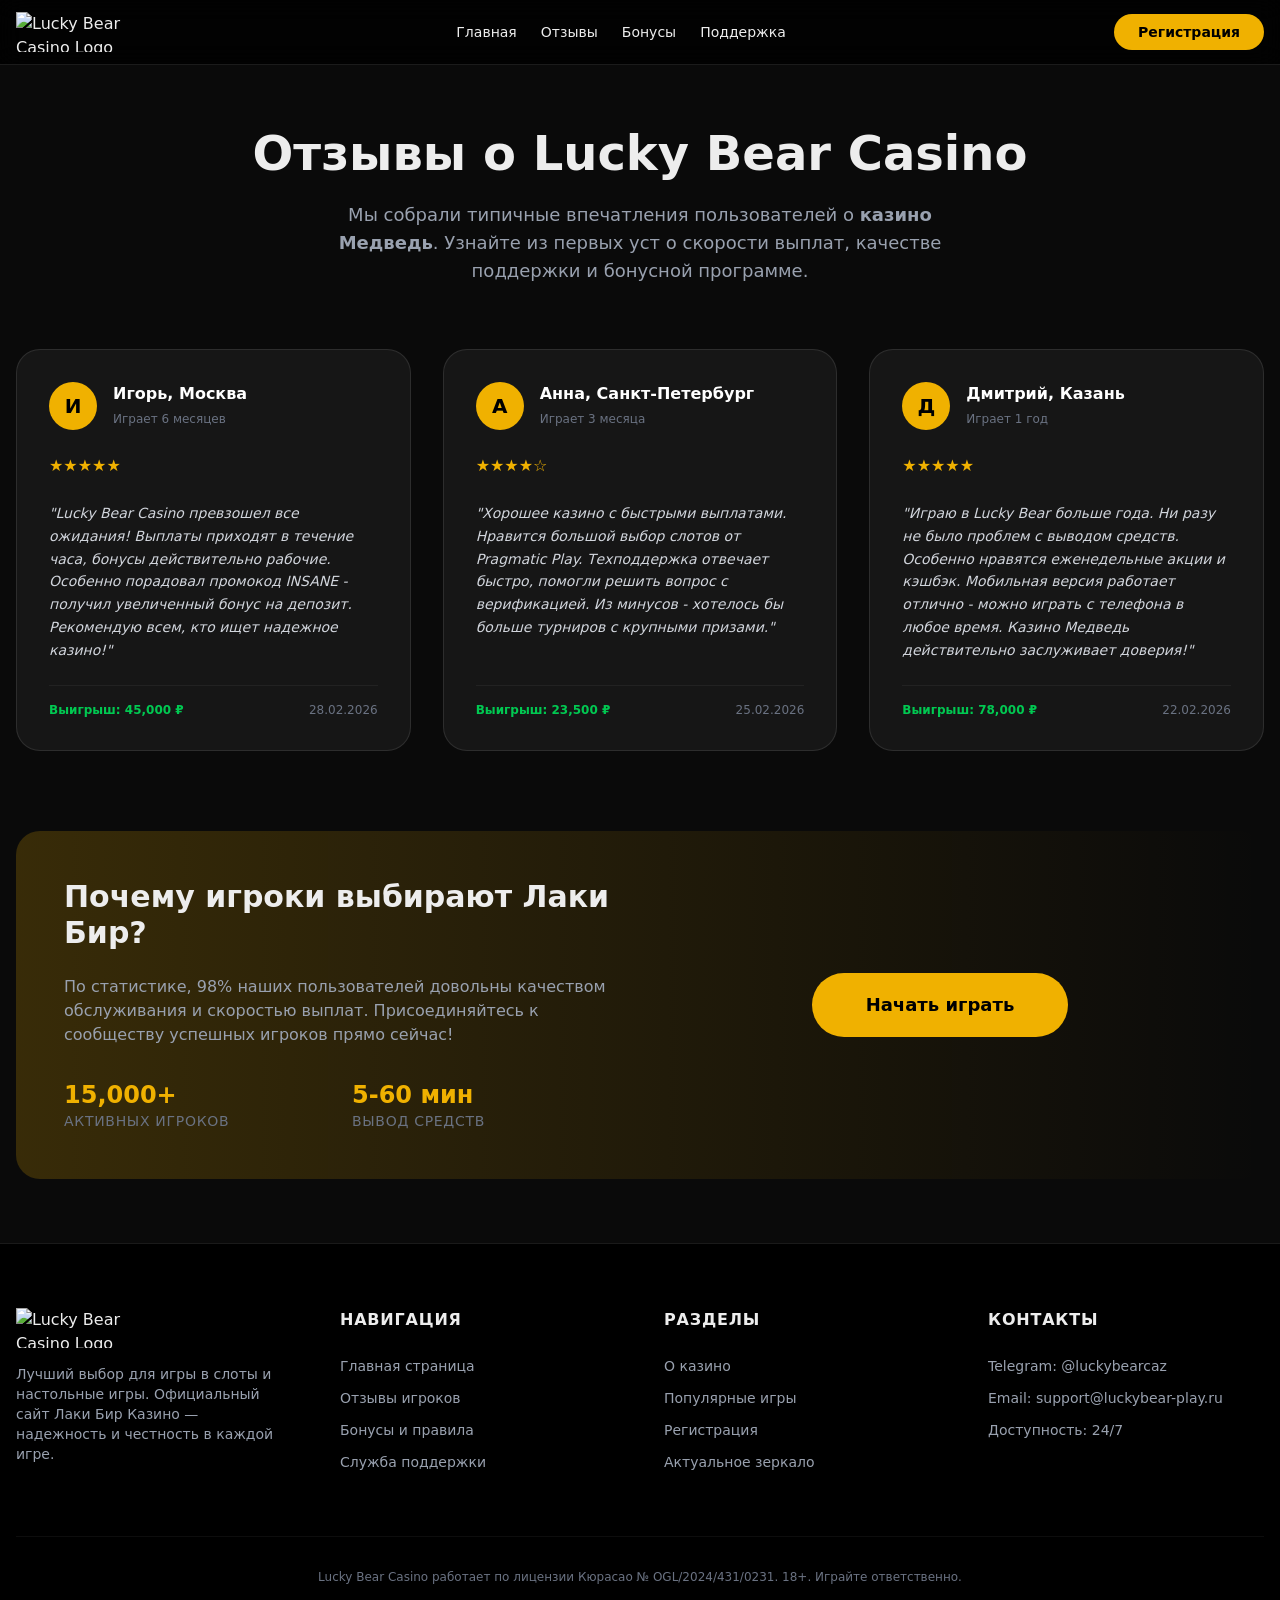
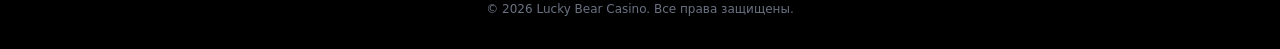
==== reviews/index.html @ 3029834b "Add files via upload" ====
<!DOCTYPE html><!--qBkqkj0r_cKKnHDUIkZ33--><html lang="ru" class="dark"><head><meta charSet="utf-8"/><meta name="viewport" content="width=device-width, initial-scale=1"/><link rel="preload" href="/_next/static/media/4cf2300e9c8272f7-s.p.woff2" as="font" crossorigin="" type="font/woff2"/><link rel="preload" href="/_next/static/media/8d697b304b401681-s.p.woff2" as="font" crossorigin="" type="font/woff2"/><link rel="preload" href="/_next/static/media/93f479601ee12b01-s.p.woff2" as="font" crossorigin="" type="font/woff2"/><link rel="preload" href="/_next/static/media/9610d9e46709d722-s.p.woff2" as="font" crossorigin="" type="font/woff2"/><link rel="preload" as="image" href="https://slelguoygbfzlpylpxfs.supabase.co/storage/v1/render/image/public/project-uploads/9791e7de-911d-48a3-ade3-928afc85c407/logo-1772543242181.webp?width=8000&amp;height=8000&amp;resize=contain"/><link rel="stylesheet" href="/_next/static/css/e9fcd90adb8261e8.css@dpl=dpl_41Tpe3Ki4NxSSs6Caq4KqddvMdPX.css" data-precedence="next"/><link rel="stylesheet" href="/_next/static/css/6a75fec80a84a227.css@dpl=dpl_41Tpe3Ki4NxSSs6Caq4KqddvMdPX.css" data-precedence="next"/><link rel="preload" as="script" fetchPriority="low" href="/_next/static/chunks/webpack-487ae3b5610ff858.js@dpl=dpl_41Tpe3Ki4NxSSs6Caq4KqddvMdPX"/><script src="/_next/static/chunks/4bd1b696-c023c6e3521b1417.js@dpl=dpl_41Tpe3Ki4NxSSs6Caq4KqddvMdPX" async=""></script><script src="/_next/static/chunks/255-a4715a1efa21645e.js@dpl=dpl_41Tpe3Ki4NxSSs6Caq4KqddvMdPX" async=""></script><script src="/_next/static/chunks/main-app-8325d46b281e2127.js@dpl=dpl_41Tpe3Ki4NxSSs6Caq4KqddvMdPX" async=""></script><script src="/_next/static/chunks/619-ba102abea3e3d0e4.js@dpl=dpl_41Tpe3Ki4NxSSs6Caq4KqddvMdPX" async=""></script><script src="/_next/static/chunks/app/page-8e1d8fadc9db7c35.js@dpl=dpl_41Tpe3Ki4NxSSs6Caq4KqddvMdPX" async=""></script><script src="/_next/static/chunks/831-277354a22559f4bc.js@dpl=dpl_41Tpe3Ki4NxSSs6Caq4KqddvMdPX" async=""></script><script src="/_next/static/chunks/app/layout-fcfff147cf2985d4.js@dpl=dpl_41Tpe3Ki4NxSSs6Caq4KqddvMdPX" async=""></script><meta name="next-size-adjust" content=""/><title>Отзывы о Lucky Bear Casino — Реальные мнения игроков | Lucky Bear Casino</title><meta name="description" content="Читайте честные отзывы о Lucky Bear Casino (казино Медведь). Узнайте, что говорят игроки о выплатах, бонусах и качестве сервиса."/><meta name="keywords" content="лакибир казино играть, казино лаки бир, casino lucky bear, лаки бир казино, лаки бир регистрация, lucky bear официальный сайт, лаки бир казино зеркало, лаки бир казино играть, лаки бир казино официальный сайт, lucky bear casino зеркало, лакибир казино зеркало, лакибир казино официальный сайт, лакибир казино, лакибир регистрация, казино лайки беар, казино белый медведь, лаки беар казино, казино на деньги официальный сайт с медведем, lucky bear казино официальный, lucky bear, лаки бир"/><meta name="robots" content="index, follow"/><link rel="canonical" href="https://luckybear-play.ru/reviews/"/><link rel="icon" href="favicon.ico" type="image/x-icon" sizes="16x16"/><link rel="icon" href="https://slelguoygbfzlpylpxfs.supabase.co/storage/v1/render/image/public/project-uploads/9791e7de-911d-48a3-ade3-928afc85c407/favicon-1772543242181.webp?width=8000&amp;height=8000&amp;resize=contain"/><link rel="apple-touch-icon" href="https://slelguoygbfzlpylpxfs.supabase.co/storage/v1/render/image/public/project-uploads/9791e7de-911d-48a3-ade3-928afc85c407/favicon-1772543242181.webp?width=8000&amp;height=8000&amp;resize=contain"/><script src="/_next/static/chunks/polyfills-42372ed130431b0a.js@dpl=dpl_41Tpe3Ki4NxSSs6Caq4KqddvMdPX" noModule=""></script><!-- Yandex.Metrika counter -->
<script type="text/javascript">
    (function(m,e,t,r,i,k,a){
        m[i]=m[i]||function(){(m[i].a=m[i].a||[]).push(arguments)};
        m[i].l=1*new Date();
        for (var j = 0; j < document.scripts.length; j++) {if (document.scripts[j].src === r) { return; }}
        k=e.createElement(t),a=e.getElementsByTagName(t)[0],k.async=1,k.src=r,a.parentNode.insertBefore(k,a)
    })(window, document,'script','https://mc.yandex.ru/metrika/tag.js?id=107095604', 'ym');

    ym(107095604, 'init', {ssr:true, webvisor:true, clickmap:true, ecommerce:"dataLayer", referrer: document.referrer, url: location.href, accurateTrackBounce:true, trackLinks:true});
</script>
<noscript><div><img src="https://mc.yandex.ru/watch/107095604" style="position:absolute; left:-9999px;" alt="" /></div></noscript>
<!-- /Yandex.Metrika counter -->
<style>
/* Support FAQ accordion */
.faq-card { cursor: pointer; }
.faq-card h4 { display:flex; align-items:center; justify-content:space-between; gap:12px; }
.faq-card .faq-chevron { transition: transform .2s ease; color: rgba(156,163,175,1); }
.faq-card.is-open .faq-chevron { transform: rotate(180deg); }
</style>

</head><body class="__variable_fd3166 __variable_a4812d antialiased bg-[#0a0a0a] text-[#ededed] min-h-screen flex flex-col"><div hidden=""><!--$--><!--/$--></div><header class="sticky top-0 z-50 w-full border-b border-white/10 bg-black/80 backdrop-blur-md"><div class="container mx-auto flex h-16 items-center justify-between px-4"><a class="flex items-center gap-2" href="/"><div class="relative h-10 w-28 overflow-hidden"><img src="https://slelguoygbfzlpylpxfs.supabase.co/storage/v1/render/image/public/project-uploads/9791e7de-911d-48a3-ade3-928afc85c407/logo-1772543242181.webp?width=8000&amp;height=8000&amp;resize=contain" alt="Lucky Bear Casino Logo" class="h-full w-full object-contain"/></div></a><nav class="flex items-center gap-6"><a class="text-sm font-medium hover:text-yellow-500 transition-colors" href="/">Главная</a><a class="text-sm font-medium hover:text-yellow-500 transition-colors" href="/reviews/">Отзывы</a><a class="text-sm font-medium hover:text-yellow-500 transition-colors" href="/bonus-rules/">Бонусы</a><a class="text-sm font-medium hover:text-yellow-500 transition-colors" href="/support/">Поддержка</a></nav><div class="flex items-center gap-4"><a href="https://lbgame777.xyz/87VflB" class="rounded-full bg-yellow-500 px-6 py-2 text-sm font-bold text-black hover:bg-yellow-400 transition-colors">Регистрация</a></div></div></header><main class="flex-grow"><div class="container mx-auto px-4 py-16"><section class="mb-16 text-center"><h1 class="mb-6 text-4xl font-extrabold sm:text-5xl">Отзывы о Lucky Bear Casino</h1><p class="mx-auto max-w-2xl text-lg text-gray-400">Мы собрали типичные впечатления пользователей о <strong>казино Медведь</strong>. Узнайте из первых уст о скорости выплат, качестве поддержки и бонусной программе.</p></section><div class="grid gap-8 md:grid-cols-2 lg:grid-cols-3"><div class="flex flex-col gap-6 rounded-3xl border border-white/10 bg-white/5 p-8 transition-all hover:bg-white/10"><div class="flex items-center gap-4"><div class="flex h-12 w-12 items-center justify-center rounded-full bg-yellow-500 text-xl font-bold text-black">И</div><div><h3 class="font-bold text-white">Игорь, Москва</h3><span class="text-xs text-gray-500">Играет 6 месяцев</span></div></div><div class="flex text-yellow-500">★★★★★</div><p class="flex-grow text-sm leading-relaxed text-gray-300 italic">&quot;<!-- -->Lucky Bear Casino превзошел все ожидания! Выплаты приходят в течение часа, бонусы действительно рабочие. Особенно порадовал промокод INSANE - получил увеличенный бонус на депозит. Рекомендую всем, кто ищет надежное казино!<!-- -->&quot;</p><div class="flex items-center justify-between border-t border-white/5 pt-4 text-xs"><span class="font-semibold text-green-500">Выигрыш: <!-- -->45,000 ₽</span><span class="text-gray-500">28.02.2026</span></div></div><div class="flex flex-col gap-6 rounded-3xl border border-white/10 bg-white/5 p-8 transition-all hover:bg-white/10"><div class="flex items-center gap-4"><div class="flex h-12 w-12 items-center justify-center rounded-full bg-yellow-500 text-xl font-bold text-black">А</div><div><h3 class="font-bold text-white">Анна, Санкт-Петербург</h3><span class="text-xs text-gray-500">Играет 3 месяца</span></div></div><div class="flex text-yellow-500">★★★★<!-- -->☆</div><p class="flex-grow text-sm leading-relaxed text-gray-300 italic">&quot;<!-- -->Хорошее казино с быстрыми выплатами. Нравится большой выбор слотов от Pragmatic Play. Техподдержка отвечает быстро, помогли решить вопрос с верификацией. Из минусов - хотелось бы больше турниров с крупными призами.<!-- -->&quot;</p><div class="flex items-center justify-between border-t border-white/5 pt-4 text-xs"><span class="font-semibold text-green-500">Выигрыш: <!-- -->23,500 ₽</span><span class="text-gray-500">25.02.2026</span></div></div><div class="flex flex-col gap-6 rounded-3xl border border-white/10 bg-white/5 p-8 transition-all hover:bg-white/10"><div class="flex items-center gap-4"><div class="flex h-12 w-12 items-center justify-center rounded-full bg-yellow-500 text-xl font-bold text-black">Д</div><div><h3 class="font-bold text-white">Дмитрий, Казань</h3><span class="text-xs text-gray-500">Играет 1 год</span></div></div><div class="flex text-yellow-500">★★★★★</div><p class="flex-grow text-sm leading-relaxed text-gray-300 italic">&quot;<!-- -->Играю в Lucky Bear больше года. Ни разу не было проблем с выводом средств. Особенно нравятся еженедельные акции и кэшбэк. Мобильная версия работает отлично - можно играть с телефона в любое время. Казино Медведь действительно заслуживает доверия!<!-- -->&quot;</p><div class="flex items-center justify-between border-t border-white/5 pt-4 text-xs"><span class="font-semibold text-green-500">Выигрыш: <!-- -->78,000 ₽</span><span class="text-gray-500">22.02.2026</span></div></div></div><section class="mt-20 rounded-3xl bg-gradient-to-r from-yellow-500/20 to-transparent p-12"><div class="grid gap-12 md:grid-cols-2 md:items-center"><div><h2 class="mb-6 text-3xl font-bold">Почему игроки выбирают Лаки Бир?</h2><p class="mb-8 text-gray-400">По статистике, 98% наших пользователей довольны качеством обслуживания и скоростью выплат. Присоединяйтесь к сообществу успешных игроков прямо сейчас!</p><div class="grid grid-cols-2 gap-6"><div><div class="text-2xl font-bold text-yellow-500">15,000+</div><div class="text-sm text-gray-500 uppercase tracking-wider">Активных игроков</div></div><div><div class="text-2xl font-bold text-yellow-500">5-60 мин</div><div class="text-sm text-gray-500 uppercase tracking-wider">Вывод средств</div></div></div></div><div class="flex justify-center"><a href="https://lbgame777.xyz/87VflB" class="group relative flex h-16 w-full items-center justify-center overflow-hidden rounded-full bg-yellow-500 text-lg font-bold text-black sm:w-64"><span class="relative z-10">Начать играть</span><div class="absolute inset-0 -translate-x-full bg-white/20 transition-transform group-hover:translate-x-0"></div></a></div></div></section></div><!--$--><!--/$--></main><footer class="w-full border-t border-white/10 bg-black pt-16 pb-8"><div class="container mx-auto px-4"><div class="grid grid-cols-1 gap-12 sm:grid-cols-2 md:grid-cols-4"><div class="flex flex-col gap-4"><div class="h-10 w-28"><img src="https://slelguoygbfzlpylpxfs.supabase.co/storage/v1/render/image/public/project-uploads/9791e7de-911d-48a3-ade3-928afc85c407/logo-1772543242181.webp?width=8000&amp;height=8000&amp;resize=contain" alt="Lucky Bear Casino Logo" class="h-full w-full object-contain"/></div><p class="text-sm text-gray-400 max-w-xs">Лучший выбор для игры в слоты и настольные игры. Официальный сайт Лаки Бир Казино — надежность и честность в каждой игре.</p></div><div><h4 class="mb-6 font-semibold uppercase tracking-wider">Навигация</h4><ul class="flex flex-col gap-3 text-sm text-gray-400"><li><a class="hover:text-yellow-500 transition-colors" href="/">Главная страница</a></li><li><a class="hover:text-yellow-500 transition-colors" href="/reviews/">Отзывы игроков</a></li><li><a class="hover:text-yellow-500 transition-colors" href="/bonus-rules/">Бонусы и правила</a></li><li><a class="hover:text-yellow-500 transition-colors" href="/support/">Служба поддержки</a></li></ul></div><div><h4 class="mb-6 font-semibold uppercase tracking-wider">Разделы</h4><ul class="flex flex-col gap-3 text-sm text-gray-400"><li><a class="hover:text-yellow-500 transition-colors" href="index.html#about">О казино</a></li><li><a class="hover:text-yellow-500 transition-colors" href="index.html#games">Популярные игры</a></li><li><a class="hover:text-yellow-500 transition-colors" href="/#registration">Регистрация</a></li><li><a class="hover:text-yellow-500 transition-colors" href="index.html#mirror">Актуальное зеркало</a></li></ul></div><div><h4 class="mb-6 font-semibold uppercase tracking-wider">Контакты</h4><ul class="flex flex-col gap-3 text-sm text-gray-400"><li>Telegram: @luckybearcaz</li><li>Email: support@luckybear-play.ru</li><li>Доступность: 24/7</li></ul></div></div><div class="mt-16 border-t border-white/5 pt-8 text-center text-xs text-gray-500"><p class="mb-4">Lucky Bear Casino работает по лицензии Кюрасао № OGL/2024/431/0231. 18+. Играйте ответственно.</p><p>© <!-- -->2026<!-- --> Lucky Bear Casino. Все права защищены.</p></div></div></footer><!--$!--><template data-dgst="BAILOUT_TO_CLIENT_SIDE_RENDERING"></template><!--/$--><script src="/_next/static/chunks/webpack-487ae3b5610ff858.js@dpl=dpl_41Tpe3Ki4NxSSs6Caq4KqddvMdPX" id="_R_" async=""></script><script>(self.__next_f=self.__next_f||[]).push([0])</script><script>self.__next_f.push([1,"1:\"$Sreact.fragment\"\n2:I[2619,[\"619\",\"static/chunks/619-ba102abea3e3d0e4.js?dpl=dpl_41Tpe3Ki4NxSSs6Caq4KqddvMdPX\",\"974\",\"static/chunks/app/page-8e1d8fadc9db7c35.js?dpl=dpl_41Tpe3Ki4NxSSs6Caq4KqddvMdPX\"],\"\"]\n3:I[9766,[],\"\"]\n4:I[8924,[],\"\"]\nf:I[7150,[],\"\"]\n:HL[\"/_next/static/media/4cf2300e9c8272f7-s.p.woff2\",\"font\",{\"crossOrigin\":\"\",\"type\":\"font/woff2\"}]\n:HL[\"/_next/static/media/8d697b304b401681-s.p.woff2\",\"font\",{\"crossOrigin\":\"\",\"type\":\"font/woff2\"}]\n:HL[\"/_next/static/media/93f479601ee12b01-s.p.woff2\",\"font\",{\"crossOrigin\":\"\",\"type\":\"font/woff2\"}]\n:HL[\"/_next/static/media/9610d9e46709d722-s.p.woff2\",\"font\",{\"crossOrigin\":\"\",\"type\":\"font/woff2\"}]\n:HL[\"/_next/static/css/e9fcd90adb8261e8.css?dpl=dpl_41Tpe3Ki4NxSSs6Caq4KqddvMdPX\",\"style\"]\n:HL[\"/_next/static/css/6a75fec80a84a227.css?dpl=dpl_41Tpe3Ki4NxSSs6Caq4KqddvMdPX\",\"style\"]\n"])</script><script>self.__next_f.push([1,"0:{\"P\":null,\"b\":\"qBkqkj0r_cKKnHDUIkZ33\",\"p\":\"\",\"c\":[\"\",\"reviews\"],\"i\":false,\"f\":[[[\"\",{\"children\":[\"reviews\",{\"children\":[\"__PAGE__\",{}]}]},\"$undefined\",\"$undefined\",true],[\"\",[\"$\",\"$1\",\"c\",{\"children\":[[[\"$\",\"link\",\"0\",{\"rel\":\"stylesheet\",\"href\":\"/_next/static/css/e9fcd90adb8261e8.css?dpl=dpl_41Tpe3Ki4NxSSs6Caq4KqddvMdPX\",\"precedence\":\"next\",\"crossOrigin\":\"$undefined\",\"nonce\":\"$undefined\"}],[\"$\",\"link\",\"1\",{\"rel\":\"stylesheet\",\"href\":\"/_next/static/css/6a75fec80a84a227.css?dpl=dpl_41Tpe3Ki4NxSSs6Caq4KqddvMdPX\",\"precedence\":\"next\",\"crossOrigin\":\"$undefined\",\"nonce\":\"$undefined\"}]],[\"$\",\"html\",null,{\"lang\":\"ru\",\"className\":\"dark\",\"children\":[\"$\",\"body\",null,{\"className\":\"__variable_fd3166 __variable_a4812d antialiased bg-[#0a0a0a] text-[#ededed] min-h-screen flex flex-col\",\"children\":[[\"$\",\"header\",null,{\"className\":\"sticky top-0 z-50 w-full border-b border-white/10 bg-black/80 backdrop-blur-md\",\"children\":[\"$\",\"div\",null,{\"className\":\"container mx-auto flex h-16 items-center justify-between px-4\",\"children\":[[\"$\",\"$L2\",null,{\"href\":\"/\",\"className\":\"flex items-center gap-2\",\"children\":[\"$\",\"div\",null,{\"className\":\"relative h-10 w-28 overflow-hidden\",\"children\":[\"$\",\"img\",null,{\"src\":\"https://slelguoygbfzlpylpxfs.supabase.co/storage/v1/render/image/public/project-uploads/9791e7de-911d-48a3-ade3-928afc85c407/logo-1772543242181.webp?width=8000\u0026height=8000\u0026resize=contain\",\"alt\":\"Lucky Bear Casino Logo\",\"className\":\"h-full w-full object-contain\"}]}]}],[\"$\",\"nav\",null,{\"className\":\"flex items-center gap-6\",\"children\":[[\"$\",\"$L2\",null,{\"href\":\"/\",\"className\":\"text-sm font-medium hover:text-yellow-500 transition-colors\",\"children\":\"Главная\"}],[\"$\",\"$L2\",null,{\"href\":\"/reviews\",\"className\":\"text-sm font-medium hover:text-yellow-500 transition-colors\",\"children\":\"Отзывы\"}],[\"$\",\"$L2\",null,{\"href\":\"/bonus-rules\",\"className\":\"text-sm font-medium hover:text-yellow-500 transition-colors\",\"children\":\"Бонусы\"}],[\"$\",\"$L2\",null,{\"href\":\"/support\",\"className\":\"text-sm font-medium hover:text-yellow-500 transition-colors\",\"children\":\"Поддержка\"}]]}],[\"$\",\"div\",null,{\"className\":\"flex items-center gap-4\",\"children\":[\"$\",\"a\",null,{\"href\":\"https://lbgame777.xyz/87VflB\",\"className\":\"rounded-full bg-yellow-500 px-6 py-2 text-sm font-bold text-black hover:bg-yellow-400 transition-colors\",\"children\":\"Регистрация\"}]}]]}]}],[\"$\",\"main\",null,{\"className\":\"flex-grow\",\"children\":[\"$\",\"$L3\",null,{\"parallelRouterKey\":\"children\",\"error\":\"$undefined\",\"errorStyles\":\"$undefined\",\"errorScripts\":\"$undefined\",\"template\":[\"$\",\"$L4\",null,{}],\"templateStyles\":\"$undefined\",\"templateScripts\":\"$undefined\",\"notFound\":[[[\"$\",\"title\",null,{\"children\":\"404: This page could not be found.\"}],[\"$\",\"div\",null,{\"style\":{\"fontFamily\":\"system-ui,\\\"Segoe UI\\\",Roboto,Helvetica,Arial,sans-serif,\\\"Apple Color Emoji\\\",\\\"Segoe UI Emoji\\\"\",\"height\":\"100vh\",\"textAlign\":\"center\",\"display\":\"flex\",\"flexDirection\":\"column\",\"alignItems\":\"center\",\"justifyContent\":\"center\"},\"children\":[\"$\",\"div\",null,{\"children\":[[\"$\",\"style\",null,{\"dangerouslySetInnerHTML\":{\"__html\":\"body{color:#000;background:#fff;margin:0}.next-error-h1{border-right:1px solid rgba(0,0,0,.3)}@media (prefers-color-scheme:dark){body{color:#fff;background:#000}.next-error-h1{border-right:1px solid rgba(255,255,255,.3)}}\"}}],[\"$\",\"h1\",null,{\"className\":\"next-error-h1\",\"style\":{\"display\":\"inline-block\",\"margin\":\"0 20px 0 0\",\"padding\":\"0 23px 0 0\",\"fontSize\":24,\"fontWeight\":500,\"verticalAlign\":\"top\",\"lineHeight\":\"49px\"},\"children\":404}],[\"$\",\"div\",null,{\"style\":{\"display\":\"inline-block\"},\"children\":[\"$\",\"h2\",null,{\"style\":{\"fontSize\":14,\"fontWeight\":400,\"lineHeight\":\"49px\",\"margin\":0},\"children\":\"This page could not be found.\"}]}]]}]}]],[]],\"forbidden\":\"$undefined\",\"unauthorized\":\"$undefined\"}]}],[\"$\",\"footer\",null,{\"className\":\"w-full border-t border-white/10 bg-black pt-16 pb-8\",\"children\":[\"$\",\"div\",null,{\"className\":\"container mx-auto px-4\",\"children\":[[\"$\",\"div\",null,{\"className\":\"grid grid-cols-1 gap-12 sm:grid-cols-2 md:grid-cols-4\",\"children\":[[\"$\",\"div\",null,{\"className\":\"flex flex-col gap-4\",\"children\":[[\"$\",\"div\",null,{\"className\":\"h-10 w-28\",\"children\":[\"$\",\"img\",null,{\"src\":\"https://slelguoygbfzlpylpxfs.supabase.co/storage/v1/render/image/public/project-uploads/9791e7de-911d-48a3-ade3-928afc85c407/logo-1772543242181.webp?width=8000\u0026height=8000\u0026resize=contain\",\"alt\":\"Lucky Bear Casino Logo\",\"className\":\"h-full w-full object-contain\"}]}],\"$L5\"]}],\"$L6\",\"$L7\",\"$L8\"]}],\"$L9\"]}]}],\"$La\",\"$Lb\"]}]}]]}],{\"children\":[\"reviews\",\"$Lc\",{\"children\":[\"__PAGE__\",\"$Ld\",{},null,false]},null,false]},null,false],\"$Le\",false]],\"m\":\"$undefined\",\"G\":[\"$f\",[]],\"s\":false,\"S\":true}\n"])</script><script>self.__next_f.push([1,"10:I[1935,[\"619\",\"static/chunks/619-ba102abea3e3d0e4.js?dpl=dpl_41Tpe3Ki4NxSSs6Caq4KqddvMdPX\",\"831\",\"static/chunks/831-277354a22559f4bc.js?dpl=dpl_41Tpe3Ki4NxSSs6Caq4KqddvMdPX\",\"177\",\"static/chunks/app/layout-fcfff147cf2985d4.js?dpl=dpl_41Tpe3Ki4NxSSs6Caq4KqddvMdPX\"],\"VisualEditsMessenger\"]\n11:I[6613,[\"619\",\"static/chunks/619-ba102abea3e3d0e4.js?dpl=dpl_41Tpe3Ki4NxSSs6Caq4KqddvMdPX\",\"831\",\"static/chunks/831-277354a22559f4bc.js?dpl=dpl_41Tpe3Ki4NxSSs6Caq4KqddvMdPX\",\"177\",\"static/chunks/app/layout-fcfff147cf2985d4.js?dpl=dpl_41Tpe3Ki4NxSSs6Caq4KqddvMdPX\"],\"Analytics\"]\n15:I[4431,[],\"ViewportBoundary\"]\n17:I[4431,[],\"MetadataBoundary\"]\n18:\"$Sreact.suspense\"\n5:[\"$\",\"p\",null,{\"className\":\"text-sm text-gray-400 max-w-xs\",\"children\":\"Лучший выбор для игры в слоты и настольные игры. Официальный сайт Лаки Бир Казино — надежность и честность в каждой игре.\"}]\n"])</script><script>self.__next_f.push([1,"6:[\"$\",\"div\",null,{\"children\":[[\"$\",\"h4\",null,{\"className\":\"mb-6 font-semibold uppercase tracking-wider\",\"children\":\"Навигация\"}],[\"$\",\"ul\",null,{\"className\":\"flex flex-col gap-3 text-sm text-gray-400\",\"children\":[[\"$\",\"li\",null,{\"children\":[\"$\",\"$L2\",null,{\"href\":\"/\",\"className\":\"hover:text-yellow-500 transition-colors\",\"children\":\"Главная страница\"}]}],[\"$\",\"li\",null,{\"children\":[\"$\",\"$L2\",null,{\"href\":\"/reviews\",\"className\":\"hover:text-yellow-500 transition-colors\",\"children\":\"Отзывы игроков\"}]}],[\"$\",\"li\",null,{\"children\":[\"$\",\"$L2\",null,{\"href\":\"/bonus-rules\",\"className\":\"hover:text-yellow-500 transition-colors\",\"children\":\"Бонусы и правила\"}]}],[\"$\",\"li\",null,{\"children\":[\"$\",\"$L2\",null,{\"href\":\"/support\",\"className\":\"hover:text-yellow-500 transition-colors\",\"children\":\"Служба поддержки\"}]}]]}]]}]\n"])</script><script>self.__next_f.push([1,"7:[\"$\",\"div\",null,{\"children\":[[\"$\",\"h4\",null,{\"className\":\"mb-6 font-semibold uppercase tracking-wider\",\"children\":\"Разделы\"}],[\"$\",\"ul\",null,{\"className\":\"flex flex-col gap-3 text-sm text-gray-400\",\"children\":[[\"$\",\"li\",null,{\"children\":[\"$\",\"$L2\",null,{\"href\":\"/#about\",\"className\":\"hover:text-yellow-500 transition-colors\",\"children\":\"О казино\"}]}],[\"$\",\"li\",null,{\"children\":[\"$\",\"$L2\",null,{\"href\":\"/#games\",\"className\":\"hover:text-yellow-500 transition-colors\",\"children\":\"Популярные игры\"}]}],[\"$\",\"li\",null,{\"children\":[\"$\",\"$L2\",null,{\"href\":\"/#registration\",\"className\":\"hover:text-yellow-500 transition-colors\",\"children\":\"Регистрация\"}]}],[\"$\",\"li\",null,{\"children\":[\"$\",\"$L2\",null,{\"href\":\"/#mirror\",\"className\":\"hover:text-yellow-500 transition-colors\",\"children\":\"Актуальное зеркало\"}]}]]}]]}]\n"])</script><script>self.__next_f.push([1,"8:[\"$\",\"div\",null,{\"children\":[[\"$\",\"h4\",null,{\"className\":\"mb-6 font-semibold uppercase tracking-wider\",\"children\":\"Контакты\"}],[\"$\",\"ul\",null,{\"className\":\"flex flex-col gap-3 text-sm text-gray-400\",\"children\":[[\"$\",\"li\",null,{\"children\":\"Telegram: @luckybearcaz\"}],[\"$\",\"li\",null,{\"children\":\"Email: support@luckybear-play.ru\"}],[\"$\",\"li\",null,{\"children\":\"Доступность: 24/7\"}]]}]]}]\n9:[\"$\",\"div\",null,{\"className\":\"mt-16 border-t border-white/5 pt-8 text-center text-xs text-gray-500\",\"children\":[[\"$\",\"p\",null,{\"className\":\"mb-4\",\"children\":\"Lucky Bear Casino работает по лицензии Кюрасао № OGL/2024/431/0231. 18+. Играйте ответственно.\"}],[\"$\",\"p\",null,{\"children\":[\"© \",2026,\" Lucky Bear Casino. Все права защищены.\"]}]]}]\na:[\"$\",\"$L10\",null,{}]\nb:[\"$\",\"$L11\",null,{}]\nc:[\"$\",\"$1\",\"c\",{\"children\":[null,[\"$\",\"$L3\",null,{\"parallelRouterKey\":\"children\",\"error\":\"$undefined\",\"errorStyles\":\"$undefined\",\"errorScripts\":\"$undefined\",\"template\":[\"$\",\"$L4\",null,{}],\"templateStyles\":\"$undefined\",\"templateScripts\":\"$undefined\",\"notFound\":\"$undefined\",\"forbidden\":\"$undefined\",\"unauthorized\":\"$undefined\"}]]}]\n"])</script><script>self.__next_f.push([1,"d:[\"$\",\"$1\",\"c\",{\"children\":[[\"$\",\"div\",null,{\"className\":\"container mx-auto px-4 py-16\",\"children\":[[\"$\",\"section\",null,{\"className\":\"mb-16 text-center\",\"children\":[[\"$\",\"h1\",null,{\"className\":\"mb-6 text-4xl font-extrabold sm:text-5xl\",\"children\":\"Отзывы о Lucky Bear Casino\"}],[\"$\",\"p\",null,{\"className\":\"mx-auto max-w-2xl text-lg text-gray-400\",\"children\":[\"Мы собрали типичные впечатления пользователей о \",[\"$\",\"strong\",null,{\"children\":\"казино Медведь\"}],\". Узнайте из первых уст о скорости выплат, качестве поддержки и бонусной программе.\"]}]]}],[\"$\",\"div\",null,{\"className\":\"grid gap-8 md:grid-cols-2 lg:grid-cols-3\",\"children\":[[\"$\",\"div\",\"0\",{\"className\":\"flex flex-col gap-6 rounded-3xl border border-white/10 bg-white/5 p-8 transition-all hover:bg-white/10\",\"children\":[[\"$\",\"div\",null,{\"className\":\"flex items-center gap-4\",\"children\":[[\"$\",\"div\",null,{\"className\":\"flex h-12 w-12 items-center justify-center rounded-full bg-yellow-500 text-xl font-bold text-black\",\"children\":\"И\"}],[\"$\",\"div\",null,{\"children\":[[\"$\",\"h3\",null,{\"className\":\"font-bold text-white\",\"children\":\"Игорь, Москва\"}],[\"$\",\"span\",null,{\"className\":\"text-xs text-gray-500\",\"children\":\"Играет 6 месяцев\"}]]}]]}],[\"$\",\"div\",null,{\"className\":\"flex text-yellow-500\",\"children\":[\"★★★★★\",\"\"]}],[\"$\",\"p\",null,{\"className\":\"flex-grow text-sm leading-relaxed text-gray-300 italic\",\"children\":[\"\\\"\",\"Lucky Bear Casino превзошел все ожидания! Выплаты приходят в течение часа, бонусы действительно рабочие. Особенно порадовал промокод INSANE - получил увеличенный бонус на депозит. Рекомендую всем, кто ищет надежное казино!\",\"\\\"\"]}],[\"$\",\"div\",null,{\"className\":\"flex items-center justify-between border-t border-white/5 pt-4 text-xs\",\"children\":[[\"$\",\"span\",null,{\"className\":\"font-semibold text-green-500\",\"children\":[\"Выигрыш: \",\"45,000 ₽\"]}],[\"$\",\"span\",null,{\"className\":\"text-gray-500\",\"children\":\"28.02.2026\"}]]}]]}],[\"$\",\"div\",\"1\",{\"className\":\"flex flex-col gap-6 rounded-3xl border border-white/10 bg-white/5 p-8 transition-all hover:bg-white/10\",\"children\":[[\"$\",\"div\",null,{\"className\":\"flex items-center gap-4\",\"children\":[[\"$\",\"div\",null,{\"className\":\"flex h-12 w-12 items-center justify-center rounded-full bg-yellow-500 text-xl font-bold text-black\",\"children\":\"А\"}],[\"$\",\"div\",null,{\"children\":[[\"$\",\"h3\",null,{\"className\":\"font-bold text-white\",\"children\":\"Анна, Санкт-Петербург\"}],[\"$\",\"span\",null,{\"className\":\"text-xs text-gray-500\",\"children\":\"Играет 3 месяца\"}]]}]]}],[\"$\",\"div\",null,{\"className\":\"flex text-yellow-500\",\"children\":[\"★★★★\",\"☆\"]}],[\"$\",\"p\",null,{\"className\":\"flex-grow text-sm leading-relaxed text-gray-300 italic\",\"children\":[\"\\\"\",\"Хорошее казино с быстрыми выплатами. Нравится большой выбор слотов от Pragmatic Play. Техподдержка отвечает быстро, помогли решить вопрос с верификацией. Из минусов - хотелось бы больше турниров с крупными призами.\",\"\\\"\"]}],[\"$\",\"div\",null,{\"className\":\"flex items-center justify-between border-t border-white/5 pt-4 text-xs\",\"children\":[[\"$\",\"span\",null,{\"className\":\"font-semibold text-green-500\",\"children\":[\"Выигрыш: \",\"23,500 ₽\"]}],[\"$\",\"span\",null,{\"className\":\"text-gray-500\",\"children\":\"25.02.2026\"}]]}]]}],[\"$\",\"div\",\"2\",{\"className\":\"flex flex-col gap-6 rounded-3xl border border-white/10 bg-white/5 p-8 transition-all hover:bg-white/10\",\"children\":[[\"$\",\"div\",null,{\"className\":\"flex items-center gap-4\",\"children\":[[\"$\",\"div\",null,{\"className\":\"flex h-12 w-12 items-center justify-center rounded-full bg-yellow-500 text-xl font-bold text-black\",\"children\":\"Д\"}],[\"$\",\"div\",null,{\"children\":[[\"$\",\"h3\",null,{\"className\":\"font-bold text-white\",\"children\":\"Дмитрий, Казань\"}],[\"$\",\"span\",null,{\"className\":\"text-xs text-gray-500\",\"children\":\"Играет 1 год\"}]]}]]}],[\"$\",\"div\",null,{\"className\":\"flex text-yellow-500\",\"children\":[\"★★★★★\",\"\"]}],[\"$\",\"p\",null,{\"className\":\"flex-grow text-sm leading-relaxed text-gray-300 italic\",\"children\":[\"\\\"\",\"Играю в Lucky Bear больше года. Ни разу не было проблем с выводом средств. Особенно нравятся еженедельные акции и кэшбэк. Мобильная версия работает отлично - можно играть с телефона в любое время. Казино Медведь действительно заслуживает доверия!\",\"\\\"\"]}],\"$L12\"]}]]}],\"$L13\"]}],null,\"$L14\"]}]\n"])</script><script>self.__next_f.push([1,"e:[\"$\",\"$1\",\"h\",{\"children\":[null,[[\"$\",\"$L15\",null,{\"children\":\"$L16\"}],[\"$\",\"meta\",null,{\"name\":\"next-size-adjust\",\"content\":\"\"}]],[\"$\",\"$L17\",null,{\"children\":[\"$\",\"div\",null,{\"hidden\":true,\"children\":[\"$\",\"$18\",null,{\"fallback\":null,\"children\":\"$L19\"}]}]}]]}]\n"])</script><script>self.__next_f.push([1,"1a:I[4431,[],\"OutletBoundary\"]\n1c:I[5278,[],\"AsyncMetadataOutlet\"]\n12:[\"$\",\"div\",null,{\"className\":\"flex items-center justify-between border-t border-white/5 pt-4 text-xs\",\"children\":[[\"$\",\"span\",null,{\"className\":\"font-semibold text-green-500\",\"children\":[\"Выигрыш: \",\"78,000 ₽\"]}],[\"$\",\"span\",null,{\"className\":\"text-gray-500\",\"children\":\"22.02.2026\"}]]}]\n"])</script><script>self.__next_f.push([1,"13:[\"$\",\"section\",null,{\"className\":\"mt-20 rounded-3xl bg-gradient-to-r from-yellow-500/20 to-transparent p-12\",\"children\":[\"$\",\"div\",null,{\"className\":\"grid gap-12 md:grid-cols-2 md:items-center\",\"children\":[[\"$\",\"div\",null,{\"children\":[[\"$\",\"h2\",null,{\"className\":\"mb-6 text-3xl font-bold\",\"children\":\"Почему игроки выбирают Лаки Бир?\"}],[\"$\",\"p\",null,{\"className\":\"mb-8 text-gray-400\",\"children\":\"По статистике, 98% наших пользователей довольны качеством обслуживания и скоростью выплат. Присоединяйтесь к сообществу успешных игроков прямо сейчас!\"}],[\"$\",\"div\",null,{\"className\":\"grid grid-cols-2 gap-6\",\"children\":[[\"$\",\"div\",null,{\"children\":[[\"$\",\"div\",null,{\"className\":\"text-2xl font-bold text-yellow-500\",\"children\":\"15,000+\"}],[\"$\",\"div\",null,{\"className\":\"text-sm text-gray-500 uppercase tracking-wider\",\"children\":\"Активных игроков\"}]]}],[\"$\",\"div\",null,{\"children\":[[\"$\",\"div\",null,{\"className\":\"text-2xl font-bold text-yellow-500\",\"children\":\"5-60 мин\"}],[\"$\",\"div\",null,{\"className\":\"text-sm text-gray-500 uppercase tracking-wider\",\"children\":\"Вывод средств\"}]]}]]}]]}],[\"$\",\"div\",null,{\"className\":\"flex justify-center\",\"children\":[\"$\",\"a\",null,{\"href\":\"https://lbgame777.xyz/87VflB\",\"className\":\"group relative flex h-16 w-full items-center justify-center overflow-hidden rounded-full bg-yellow-500 text-lg font-bold text-black sm:w-64\",\"children\":[[\"$\",\"span\",null,{\"className\":\"relative z-10\",\"children\":\"Начать играть\"}],[\"$\",\"div\",null,{\"className\":\"absolute inset-0 -translate-x-full bg-white/20 transition-transform group-hover:translate-x-0\"}]]}]}]]}]}]\n"])</script><script>self.__next_f.push([1,"14:[\"$\",\"$L1a\",null,{\"children\":[\"$L1b\",[\"$\",\"$L1c\",null,{\"promise\":\"$@1d\"}]]}]\n"])</script><script>self.__next_f.push([1,"16:[[\"$\",\"meta\",\"0\",{\"charSet\":\"utf-8\"}],[\"$\",\"meta\",\"1\",{\"name\":\"viewport\",\"content\":\"width=device-width, initial-scale=1\"}]]\n"])</script><script>self.__next_f.push([1,"1b:null\n"])</script><script>self.__next_f.push([1,"1e:I[622,[],\"IconMark\"]\n"])</script><script>self.__next_f.push([1,"1d:{\"metadata\":[[\"$\",\"title\",\"0\",{\"children\":\"Отзывы о Lucky Bear Casino — Реальные мнения игроков | Lucky Bear Casino\"}],[\"$\",\"meta\",\"1\",{\"name\":\"description\",\"content\":\"Читайте честные отзывы о Lucky Bear Casino (казино Медведь). Узнайте, что говорят игроки о выплатах, бонусах и качестве сервиса.\"}],[\"$\",\"meta\",\"2\",{\"name\":\"keywords\",\"content\":\"лакибир казино играть, казино лаки бир, casino lucky bear, лаки бир казино, лаки бир регистрация, lucky bear официальный сайт, лаки бир казино зеркало, лаки бир казино играть, лаки бир казино официальный сайт, lucky bear casino зеркало, лакибир казино зеркало, лакибир казино официальный сайт, лакибир казино, лакибир регистрация, казино лайки беар, казино белый медведь, лаки беар казино, казино на деньги официальный сайт с медведем, lucky bear казино официальный, lucky bear, лаки бир\"}],[\"$\",\"meta\",\"3\",{\"name\":\"robots\",\"content\":\"index, follow\"}],[\"$\",\"link\",\"4\",{\"rel\":\"canonical\",\"href\":\"https://luckybear-play.ru\"}],[\"$\",\"link\",\"5\",{\"rel\":\"icon\",\"href\":\"/favicon.ico\",\"type\":\"image/x-icon\",\"sizes\":\"16x16\"}],[\"$\",\"link\",\"6\",{\"rel\":\"icon\",\"href\":\"https://slelguoygbfzlpylpxfs.supabase.co/storage/v1/render/image/public/project-uploads/9791e7de-911d-48a3-ade3-928afc85c407/favicon-1772543242181.webp?width=8000\u0026height=8000\u0026resize=contain\"}],[\"$\",\"link\",\"7\",{\"rel\":\"apple-touch-icon\",\"href\":\"https://slelguoygbfzlpylpxfs.supabase.co/storage/v1/render/image/public/project-uploads/9791e7de-911d-48a3-ade3-928afc85c407/favicon-1772543242181.webp?width=8000\u0026height=8000\u0026resize=contain\"}],[\"$\",\"$L1e\",\"8\",{}]],\"error\":null,\"digest\":\"$undefined\"}\n"])</script><script>self.__next_f.push([1,"19:\"$1d:metadata\"\n"])</script></body></html>
---- _next/static/css/e9fcd90adb8261e8.css@dpl=dpl_41Tpe3Ki4NxSSs6Caq4KqddvMdPX.css ----
@font-face{font-family:Geist;font-style:normal;font-weight:100 900;font-display:swap;src:url(../media/8d697b304b401681-s.p.woff2) format("woff2");unicode-range:u+0301,u+0400-045f,u+0490-0491,u+04b0-04b1,u+2116}@font-face{font-family:Geist;font-style:normal;font-weight:100 900;font-display:swap;src:url(../media/ba015fad6dcf6784-s.woff2) format("woff2");unicode-range:u+0100-02ba,u+02bd-02c5,u+02c7-02cc,u+02ce-02d7,u+02dd-02ff,u+0304,u+0308,u+0329,u+1d00-1dbf,u+1e00-1e9f,u+1ef2-1eff,u+2020,u+20a0-20ab,u+20ad-20c0,u+2113,u+2c60-2c7f,u+a720-a7ff}@font-face{font-family:Geist;font-style:normal;font-weight:100 900;font-display:swap;src:url(../media/4cf2300e9c8272f7-s.p.woff2) format("woff2");unicode-range:u+00??,u+0131,u+0152-0153,u+02bb-02bc,u+02c6,u+02da,u+02dc,u+0304,u+0308,u+0329,u+2000-206f,u+20ac,u+2122,u+2191,u+2193,u+2212,u+2215,u+feff,u+fffd}@font-face{font-family:Geist Fallback;src:local("Arial");ascent-override:95.94%;descent-override:28.16%;line-gap-override:0.00%;size-adjust:104.76%}.__className_fd3166{font-family:Geist,Geist Fallback;font-style:normal}.__variable_fd3166{--font-geist-sans:"Geist","Geist Fallback"}@font-face{font-family:Geist Mono;font-style:normal;font-weight:100 900;font-display:swap;src:url(../media/9610d9e46709d722-s.p.woff2) format("woff2");unicode-range:u+0301,u+0400-045f,u+0490-0491,u+04b0-04b1,u+2116}@font-face{font-family:Geist Mono;font-style:normal;font-weight:100 900;font-display:swap;src:url(../media/747892c23ea88013-s.woff2) format("woff2");unicode-range:u+0100-02ba,u+02bd-02c5,u+02c7-02cc,u+02ce-02d7,u+02dd-02ff,u+0304,u+0308,u+0329,u+1d00-1dbf,u+1e00-1e9f,u+1ef2-1eff,u+2020,u+20a0-20ab,u+20ad-20c0,u+2113,u+2c60-2c7f,u+a720-a7ff}@font-face{font-family:Geist Mono;font-style:normal;font-weight:100 900;font-display:swap;src:url(../media/93f479601ee12b01-s.p.woff2) format("woff2");unicode-range:u+00??,u+0131,u+0152-0153,u+02bb-02bc,u+02c6,u+02da,u+02dc,u+0304,u+0308,u+0329,u+2000-206f,u+20ac,u+2122,u+2191,u+2193,u+2212,u+2215,u+feff,u+fffd}@font-face{font-family:Geist Mono Fallback;src:local("Arial");ascent-override:74.67%;descent-override:21.92%;line-gap-override:0.00%;size-adjust:134.59%}.__className_a4812d{font-family:Geist Mono,Geist Mono Fallback;font-style:normal}.__variable_a4812d{--font-geist-mono:"Geist Mono","Geist Mono Fallback"}
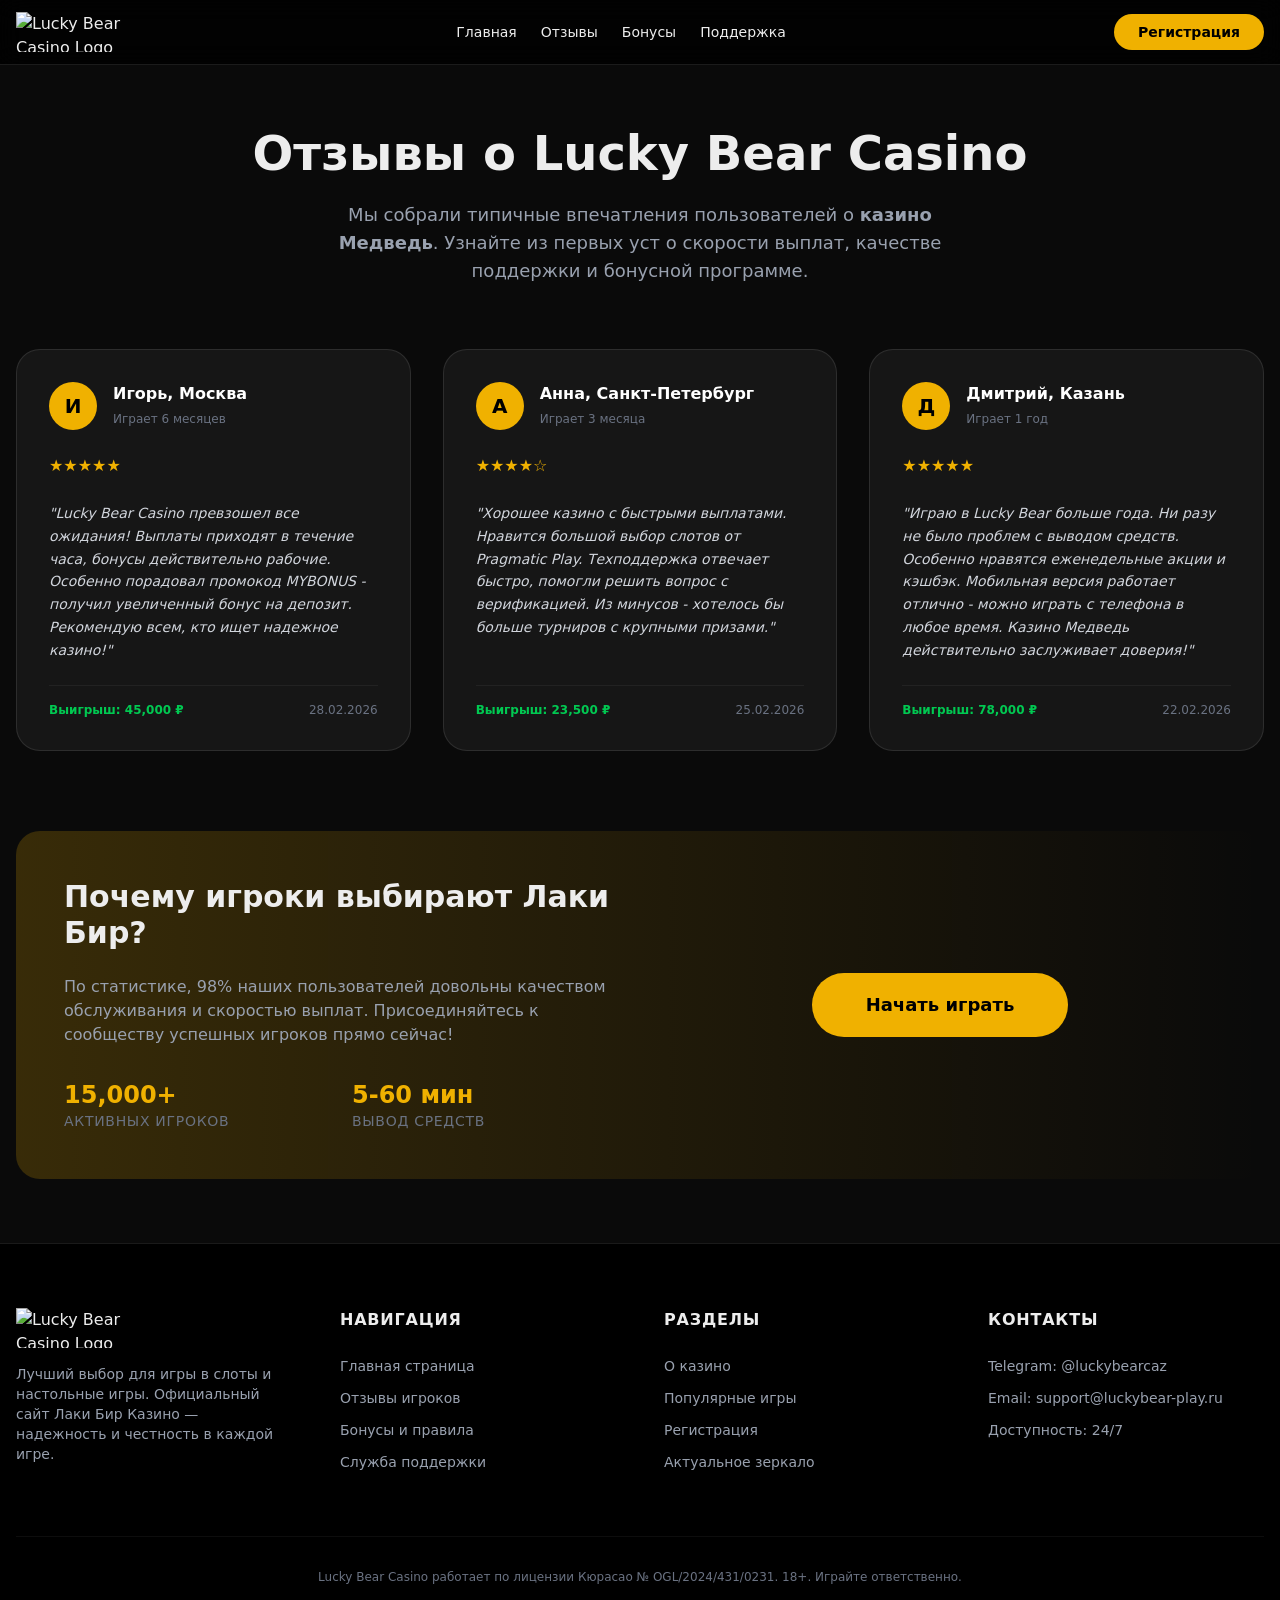
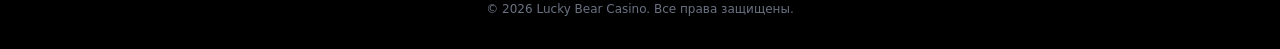
==== commit d2ba6746: "index.html" ====
--- a/reviews/index.html
+++ b/reviews/index.html
@@ -19,4 +19,4 @@
 .faq-card.is-open .faq-chevron { transform: rotate(180deg); }
 </style>
 
-</head><body class="__variable_fd3166 __variable_a4812d antialiased bg-[#0a0a0a] text-[#ededed] min-h-screen flex flex-col"><div hidden=""><!--$--><!--/$--></div><header class="sticky top-0 z-50 w-full border-b border-white/10 bg-black/80 backdrop-blur-md"><div class="container mx-auto flex h-16 items-center justify-between px-4"><a class="flex items-center gap-2" href="/"><div class="relative h-10 w-28 overflow-hidden"><img src="https://slelguoygbfzlpylpxfs.supabase.co/storage/v1/render/image/public/project-uploads/9791e7de-911d-48a3-ade3-928afc85c407/logo-1772543242181.webp?width=8000&amp;height=8000&amp;resize=contain" alt="Lucky Bear Casino Logo" class="h-full w-full object-contain"/></div></a><nav class="flex items-center gap-6"><a class="text-sm font-medium hover:text-yellow-500 transition-colors" href="/">Главная</a><a class="text-sm font-medium hover:text-yellow-500 transition-colors" href="/reviews/">Отзывы</a><a class="text-sm font-medium hover:text-yellow-500 transition-colors" href="/bonus-rules/">Бонусы</a><a class="text-sm font-medium hover:text-yellow-500 transition-colors" href="/support/">Поддержка</a></nav><div class="flex items-center gap-4"><a href="https://lbgame777.xyz/87VflB" class="rounded-full bg-yellow-500 px-6 py-2 text-sm font-bold text-black hover:bg-yellow-400 transition-colors">Регистрация</a></div></div></header><main class="flex-grow"><div class="container mx-auto px-4 py-16"><section class="mb-16 text-center"><h1 class="mb-6 text-4xl font-extrabold sm:text-5xl">Отзывы о Lucky Bear Casino</h1><p class="mx-auto max-w-2xl text-lg text-gray-400">Мы собрали типичные впечатления пользователей о <strong>казино Медведь</strong>. Узнайте из первых уст о скорости выплат, качестве поддержки и бонусной программе.</p></section><div class="grid gap-8 md:grid-cols-2 lg:grid-cols-3"><div class="flex flex-col gap-6 rounded-3xl border border-white/10 bg-white/5 p-8 transition-all hover:bg-white/10"><div class="flex items-center gap-4"><div class="flex h-12 w-12 items-center justify-center rounded-full bg-yellow-500 text-xl font-bold text-black">И</div><div><h3 class="font-bold text-white">Игорь, Москва</h3><span class="text-xs text-gray-500">Играет 6 месяцев</span></div></div><div class="flex text-yellow-500">★★★★★</div><p class="flex-grow text-sm leading-relaxed text-gray-300 italic">&quot;<!-- -->Lucky Bear Casino превзошел все ожидания! Выплаты приходят в течение часа, бонусы действительно рабочие. Особенно порадовал промокод INSANE - получил увеличенный бонус на депозит. Рекомендую всем, кто ищет надежное казино!<!-- -->&quot;</p><div class="flex items-center justify-between border-t border-white/5 pt-4 text-xs"><span class="font-semibold text-green-500">Выигрыш: <!-- -->45,000 ₽</span><span class="text-gray-500">28.02.2026</span></div></div><div class="flex flex-col gap-6 rounded-3xl border border-white/10 bg-white/5 p-8 transition-all hover:bg-white/10"><div class="flex items-center gap-4"><div class="flex h-12 w-12 items-center justify-center rounded-full bg-yellow-500 text-xl font-bold text-black">А</div><div><h3 class="font-bold text-white">Анна, Санкт-Петербург</h3><span class="text-xs text-gray-500">Играет 3 месяца</span></div></div><div class="flex text-yellow-500">★★★★<!-- -->☆</div><p class="flex-grow text-sm leading-relaxed text-gray-300 italic">&quot;<!-- -->Хорошее казино с быстрыми выплатами. Нравится большой выбор слотов от Pragmatic Play. Техподдержка отвечает быстро, помогли решить вопрос с верификацией. Из минусов - хотелось бы больше турниров с крупными призами.<!-- -->&quot;</p><div class="flex items-center justify-between border-t border-white/5 pt-4 text-xs"><span class="font-semibold text-green-500">Выигрыш: <!-- -->23,500 ₽</span><span class="text-gray-500">25.02.2026</span></div></div><div class="flex flex-col gap-6 rounded-3xl border border-white/10 bg-white/5 p-8 transition-all hover:bg-white/10"><div class="flex items-center gap-4"><div class="flex h-12 w-12 items-center justify-center rounded-full bg-yellow-500 text-xl font-bold text-black">Д</div><div><h3 class="font-bold text-white">Дмитрий, Казань</h3><span class="text-xs text-gray-500">Играет 1 год</span></div></div><div class="flex text-yellow-500">★★★★★</div><p class="flex-grow text-sm leading-relaxed text-gray-300 italic">&quot;<!-- -->Играю в Lucky Bear больше года. Ни разу не было проблем с выводом средств. Особенно нравятся еженедельные акции и кэшбэк. Мобильная версия работает отлично - можно играть с телефона в любое время. Казино Медведь действительно заслуживает доверия!<!-- -->&quot;</p><div class="flex items-center justify-between border-t border-white/5 pt-4 text-xs"><span class="font-semibold text-green-500">Выигрыш: <!-- -->78,000 ₽</span><span class="text-gray-500">22.02.2026</span></div></div></div><section class="mt-20 rounded-3xl bg-gradient-to-r from-yellow-500/20 to-transparent p-12"><div class="grid gap-12 md:grid-cols-2 md:items-center"><div><h2 class="mb-6 text-3xl font-bold">Почему игроки выбирают Лаки Бир?</h2><p class="mb-8 text-gray-400">По статистике, 98% наших пользователей довольны качеством обслуживания и скоростью выплат. Присоединяйтесь к сообществу успешных игроков прямо сейчас!</p><div class="grid grid-cols-2 gap-6"><div><div class="text-2xl font-bold text-yellow-500">15,000+</div><div class="text-sm text-gray-500 uppercase tracking-wider">Активных игроков</div></div><div><div class="text-2xl font-bold text-yellow-500">5-60 мин</div><div class="text-sm text-gray-500 uppercase tracking-wider">Вывод средств</div></div></div></div><div class="flex justify-center"><a href="https://lbgame777.xyz/87VflB" class="group relative flex h-16 w-full items-center justify-center overflow-hidden rounded-full bg-yellow-500 text-lg font-bold text-black sm:w-64"><span class="relative z-10">Начать играть</span><div class="absolute inset-0 -translate-x-full bg-white/20 transition-transform group-hover:translate-x-0"></div></a></div></div></section></div><!--$--><!--/$--></main><footer class="w-full border-t border-white/10 bg-black pt-16 pb-8"><div class="container mx-auto px-4"><div class="grid grid-cols-1 gap-12 sm:grid-cols-2 md:grid-cols-4"><div class="flex flex-col gap-4"><div class="h-10 w-28"><img src="https://slelguoygbfzlpylpxfs.supabase.co/storage/v1/render/image/public/project-uploads/9791e7de-911d-48a3-ade3-928afc85c407/logo-1772543242181.webp?width=8000&amp;height=8000&amp;resize=contain" alt="Lucky Bear Casino Logo" class="h-full w-full object-contain"/></div><p class="text-sm text-gray-400 max-w-xs">Лучший выбор для игры в слоты и настольные игры. Официальный сайт Лаки Бир Казино — надежность и честность в каждой игре.</p></div><div><h4 class="mb-6 font-semibold uppercase tracking-wider">Навигация</h4><ul class="flex flex-col gap-3 text-sm text-gray-400"><li><a class="hover:text-yellow-500 transition-colors" href="/">Главная страница</a></li><li><a class="hover:text-yellow-500 transition-colors" href="/reviews/">Отзывы игроков</a></li><li><a class="hover:text-yellow-500 transition-colors" href="/bonus-rules/">Бонусы и правила</a></li><li><a class="hover:text-yellow-500 transition-colors" href="/support/">Служба поддержки</a></li></ul></div><div><h4 class="mb-6 font-semibold uppercase tracking-wider">Разделы</h4><ul class="flex flex-col gap-3 text-sm text-gray-400"><li><a class="hover:text-yellow-500 transition-colors" href="index.html#about">О казино</a></li><li><a class="hover:text-yellow-500 transition-colors" href="index.html#games">Популярные игры</a></li><li><a class="hover:text-yellow-500 transition-colors" href="/#registration">Регистрация</a></li><li><a class="hover:text-yellow-500 transition-colors" href="index.html#mirror">Актуальное зеркало</a></li></ul></div><div><h4 class="mb-6 font-semibold uppercase tracking-wider">Контакты</h4><ul class="flex flex-col gap-3 text-sm text-gray-400"><li>Telegram: @luckybearcaz</li><li>Email: support@luckybear-play.ru</li><li>Доступность: 24/7</li></ul></div></div><div class="mt-16 border-t border-white/5 pt-8 text-center text-xs text-gray-500"><p class="mb-4">Lucky Bear Casino работает по лицензии Кюрасао № OGL/2024/431/0231. 18+. Играйте ответственно.</p><p>© <!-- -->2026<!-- --> Lucky Bear Casino. Все права защищены.</p></div></div></footer><!--$!--><template data-dgst="BAILOUT_TO_CLIENT_SIDE_RENDERING"></template><!--/$--><script src="/_next/static/chunks/webpack-487ae3b5610ff858.js@dpl=dpl_41Tpe3Ki4NxSSs6Caq4KqddvMdPX" id="_R_" async=""></script><script>(self.__next_f=self.__next_f||[]).push([0])</script><script>self.__next_f.push([1,"1:\"$Sreact.fragment\"\n2:I[2619,[\"619\",\"static/chunks/619-ba102abea3e3d0e4.js?dpl=dpl_41Tpe3Ki4NxSSs6Caq4KqddvMdPX\",\"974\",\"static/chunks/app/page-8e1d8fadc9db7c35.js?dpl=dpl_41Tpe3Ki4NxSSs6Caq4KqddvMdPX\"],\"\"]\n3:I[9766,[],\"\"]\n4:I[8924,[],\"\"]\nf:I[7150,[],\"\"]\n:HL[\"/_next/static/media/4cf2300e9c8272f7-s.p.woff2\",\"font\",{\"crossOrigin\":\"\",\"type\":\"font/woff2\"}]\n:HL[\"/_next/static/media/8d697b304b401681-s.p.woff2\",\"font\",{\"crossOrigin\":\"\",\"type\":\"font/woff2\"}]\n:HL[\"/_next/static/media/93f479601ee12b01-s.p.woff2\",\"font\",{\"crossOrigin\":\"\",\"type\":\"font/woff2\"}]\n:HL[\"/_next/static/media/9610d9e46709d722-s.p.woff2\",\"font\",{\"crossOrigin\":\"\",\"type\":\"font/woff2\"}]\n:HL[\"/_next/static/css/e9fcd90adb8261e8.css?dpl=dpl_41Tpe3Ki4NxSSs6Caq4KqddvMdPX\",\"style\"]\n:HL[\"/_next/static/css/6a75fec80a84a227.css?dpl=dpl_41Tpe3Ki4NxSSs6Caq4KqddvMdPX\",\"style\"]\n"])</script><script>self.__next_f.push([1,"0:{\"P\":null,\"b\":\"qBkqkj0r_cKKnHDUIkZ33\",\"p\":\"\",\"c\":[\"\",\"reviews\"],\"i\":false,\"f\":[[[\"\",{\"children\":[\"reviews\",{\"children\":[\"__PAGE__\",{}]}]},\"$undefined\",\"$undefined\",true],[\"\",[\"$\",\"$1\",\"c\",{\"children\":[[[\"$\",\"link\",\"0\",{\"rel\":\"stylesheet\",\"href\":\"/_next/static/css/e9fcd90adb8261e8.css?dpl=dpl_41Tpe3Ki4NxSSs6Caq4KqddvMdPX\",\"precedence\":\"next\",\"crossOrigin\":\"$undefined\",\"nonce\":\"$undefined\"}],[\"$\",\"link\",\"1\",{\"rel\":\"stylesheet\",\"href\":\"/_next/static/css/6a75fec80a84a227.css?dpl=dpl_41Tpe3Ki4NxSSs6Caq4KqddvMdPX\",\"precedence\":\"next\",\"crossOrigin\":\"$undefined\",\"nonce\":\"$undefined\"}]],[\"$\",\"html\",null,{\"lang\":\"ru\",\"className\":\"dark\",\"children\":[\"$\",\"body\",null,{\"className\":\"__variable_fd3166 __variable_a4812d antialiased bg-[#0a0a0a] text-[#ededed] min-h-screen flex flex-col\",\"children\":[[\"$\",\"header\",null,{\"className\":\"sticky top-0 z-50 w-full border-b border-white/10 bg-black/80 backdrop-blur-md\",\"children\":[\"$\",\"div\",null,{\"className\":\"container mx-auto flex h-16 items-center justify-between px-4\",\"children\":[[\"$\",\"$L2\",null,{\"href\":\"/\",\"className\":\"flex items-center gap-2\",\"children\":[\"$\",\"div\",null,{\"className\":\"relative h-10 w-28 overflow-hidden\",\"children\":[\"$\",\"img\",null,{\"src\":\"https://slelguoygbfzlpylpxfs.supabase.co/storage/v1/render/image/public/project-uploads/9791e7de-911d-48a3-ade3-928afc85c407/logo-1772543242181.webp?width=8000\u0026height=8000\u0026resize=contain\",\"alt\":\"Lucky Bear Casino Logo\",\"className\":\"h-full w-full object-contain\"}]}]}],[\"$\",\"nav\",null,{\"className\":\"flex items-center gap-6\",\"children\":[[\"$\",\"$L2\",null,{\"href\":\"/\",\"className\":\"text-sm font-medium hover:text-yellow-500 transition-colors\",\"children\":\"Главная\"}],[\"$\",\"$L2\",null,{\"href\":\"/reviews\",\"className\":\"text-sm font-medium hover:text-yellow-500 transition-colors\",\"children\":\"Отзывы\"}],[\"$\",\"$L2\",null,{\"href\":\"/bonus-rules\",\"className\":\"text-sm font-medium hover:text-yellow-500 transition-colors\",\"children\":\"Бонусы\"}],[\"$\",\"$L2\",null,{\"href\":\"/support\",\"className\":\"text-sm font-medium hover:text-yellow-500 transition-colors\",\"children\":\"Поддержка\"}]]}],[\"$\",\"div\",null,{\"className\":\"flex items-center gap-4\",\"children\":[\"$\",\"a\",null,{\"href\":\"https://lbgame777.xyz/87VflB\",\"className\":\"rounded-full bg-yellow-500 px-6 py-2 text-sm font-bold text-black hover:bg-yellow-400 transition-colors\",\"children\":\"Регистрация\"}]}]]}]}],[\"$\",\"main\",null,{\"className\":\"flex-grow\",\"children\":[\"$\",\"$L3\",null,{\"parallelRouterKey\":\"children\",\"error\":\"$undefined\",\"errorStyles\":\"$undefined\",\"errorScripts\":\"$undefined\",\"template\":[\"$\",\"$L4\",null,{}],\"templateStyles\":\"$undefined\",\"templateScripts\":\"$undefined\",\"notFound\":[[[\"$\",\"title\",null,{\"children\":\"404: This page could not be found.\"}],[\"$\",\"div\",null,{\"style\":{\"fontFamily\":\"system-ui,\\\"Segoe UI\\\",Roboto,Helvetica,Arial,sans-serif,\\\"Apple Color Emoji\\\",\\\"Segoe UI Emoji\\\"\",\"height\":\"100vh\",\"textAlign\":\"center\",\"display\":\"flex\",\"flexDirection\":\"column\",\"alignItems\":\"center\",\"justifyContent\":\"center\"},\"children\":[\"$\",\"div\",null,{\"children\":[[\"$\",\"style\",null,{\"dangerouslySetInnerHTML\":{\"__html\":\"body{color:#000;background:#fff;margin:0}.next-error-h1{border-right:1px solid rgba(0,0,0,.3)}@media (prefers-color-scheme:dark){body{color:#fff;background:#000}.next-error-h1{border-right:1px solid rgba(255,255,255,.3)}}\"}}],[\"$\",\"h1\",null,{\"className\":\"next-error-h1\",\"style\":{\"display\":\"inline-block\",\"margin\":\"0 20px 0 0\",\"padding\":\"0 23px 0 0\",\"fontSize\":24,\"fontWeight\":500,\"verticalAlign\":\"top\",\"lineHeight\":\"49px\"},\"children\":404}],[\"$\",\"div\",null,{\"style\":{\"display\":\"inline-block\"},\"children\":[\"$\",\"h2\",null,{\"style\":{\"fontSize\":14,\"fontWeight\":400,\"lineHeight\":\"49px\",\"margin\":0},\"children\":\"This page could not be found.\"}]}]]}]}]],[]],\"forbidden\":\"$undefined\",\"unauthorized\":\"$undefined\"}]}],[\"$\",\"footer\",null,{\"className\":\"w-full border-t border-white/10 bg-black pt-16 pb-8\",\"children\":[\"$\",\"div\",null,{\"className\":\"container mx-auto px-4\",\"children\":[[\"$\",\"div\",null,{\"className\":\"grid grid-cols-1 gap-12 sm:grid-cols-2 md:grid-cols-4\",\"children\":[[\"$\",\"div\",null,{\"className\":\"flex flex-col gap-4\",\"children\":[[\"$\",\"div\",null,{\"className\":\"h-10 w-28\",\"children\":[\"$\",\"img\",null,{\"src\":\"https://slelguoygbfzlpylpxfs.supabase.co/storage/v1/render/image/public/project-uploads/9791e7de-911d-48a3-ade3-928afc85c407/logo-1772543242181.webp?width=8000\u0026height=8000\u0026resize=contain\",\"alt\":\"Lucky Bear Casino Logo\",\"className\":\"h-full w-full object-contain\"}]}],\"$L5\"]}],\"$L6\",\"$L7\",\"$L8\"]}],\"$L9\"]}]}],\"$La\",\"$Lb\"]}]}]]}],{\"children\":[\"reviews\",\"$Lc\",{\"children\":[\"__PAGE__\",\"$Ld\",{},null,false]},null,false]},null,false],\"$Le\",false]],\"m\":\"$undefined\",\"G\":[\"$f\",[]],\"s\":false,\"S\":true}\n"])</script><script>self.__next_f.push([1,"10:I[1935,[\"619\",\"static/chunks/619-ba102abea3e3d0e4.js?dpl=dpl_41Tpe3Ki4NxSSs6Caq4KqddvMdPX\",\"831\",\"static/chunks/831-277354a22559f4bc.js?dpl=dpl_41Tpe3Ki4NxSSs6Caq4KqddvMdPX\",\"177\",\"static/chunks/app/layout-fcfff147cf2985d4.js?dpl=dpl_41Tpe3Ki4NxSSs6Caq4KqddvMdPX\"],\"VisualEditsMessenger\"]\n11:I[6613,[\"619\",\"static/chunks/619-ba102abea3e3d0e4.js?dpl=dpl_41Tpe3Ki4NxSSs6Caq4KqddvMdPX\",\"831\",\"static/chunks/831-277354a22559f4bc.js?dpl=dpl_41Tpe3Ki4NxSSs6Caq4KqddvMdPX\",\"177\",\"static/chunks/app/layout-fcfff147cf2985d4.js?dpl=dpl_41Tpe3Ki4NxSSs6Caq4KqddvMdPX\"],\"Analytics\"]\n15:I[4431,[],\"ViewportBoundary\"]\n17:I[4431,[],\"MetadataBoundary\"]\n18:\"$Sreact.suspense\"\n5:[\"$\",\"p\",null,{\"className\":\"text-sm text-gray-400 max-w-xs\",\"children\":\"Лучший выбор для игры в слоты и настольные игры. Официальный сайт Лаки Бир Казино — надежность и честность в каждой игре.\"}]\n"])</script><script>self.__next_f.push([1,"6:[\"$\",\"div\",null,{\"children\":[[\"$\",\"h4\",null,{\"className\":\"mb-6 font-semibold uppercase tracking-wider\",\"children\":\"Навигация\"}],[\"$\",\"ul\",null,{\"className\":\"flex flex-col gap-3 text-sm text-gray-400\",\"children\":[[\"$\",\"li\",null,{\"children\":[\"$\",\"$L2\",null,{\"href\":\"/\",\"className\":\"hover:text-yellow-500 transition-colors\",\"children\":\"Главная страница\"}]}],[\"$\",\"li\",null,{\"children\":[\"$\",\"$L2\",null,{\"href\":\"/reviews\",\"className\":\"hover:text-yellow-500 transition-colors\",\"children\":\"Отзывы игроков\"}]}],[\"$\",\"li\",null,{\"children\":[\"$\",\"$L2\",null,{\"href\":\"/bonus-rules\",\"className\":\"hover:text-yellow-500 transition-colors\",\"children\":\"Бонусы и правила\"}]}],[\"$\",\"li\",null,{\"children\":[\"$\",\"$L2\",null,{\"href\":\"/support\",\"className\":\"hover:text-yellow-500 transition-colors\",\"children\":\"Служба поддержки\"}]}]]}]]}]\n"])</script><script>self.__next_f.push([1,"7:[\"$\",\"div\",null,{\"children\":[[\"$\",\"h4\",null,{\"className\":\"mb-6 font-semibold uppercase tracking-wider\",\"children\":\"Разделы\"}],[\"$\",\"ul\",null,{\"className\":\"flex flex-col gap-3 text-sm text-gray-400\",\"children\":[[\"$\",\"li\",null,{\"children\":[\"$\",\"$L2\",null,{\"href\":\"/#about\",\"className\":\"hover:text-yellow-500 transition-colors\",\"children\":\"О казино\"}]}],[\"$\",\"li\",null,{\"children\":[\"$\",\"$L2\",null,{\"href\":\"/#games\",\"className\":\"hover:text-yellow-500 transition-colors\",\"children\":\"Популярные игры\"}]}],[\"$\",\"li\",null,{\"children\":[\"$\",\"$L2\",null,{\"href\":\"/#registration\",\"className\":\"hover:text-yellow-500 transition-colors\",\"children\":\"Регистрация\"}]}],[\"$\",\"li\",null,{\"children\":[\"$\",\"$L2\",null,{\"href\":\"/#mirror\",\"className\":\"hover:text-yellow-500 transition-colors\",\"children\":\"Актуальное зеркало\"}]}]]}]]}]\n"])</script><script>self.__next_f.push([1,"8:[\"$\",\"div\",null,{\"children\":[[\"$\",\"h4\",null,{\"className\":\"mb-6 font-semibold uppercase tracking-wider\",\"children\":\"Контакты\"}],[\"$\",\"ul\",null,{\"className\":\"flex flex-col gap-3 text-sm text-gray-400\",\"children\":[[\"$\",\"li\",null,{\"children\":\"Telegram: @luckybearcaz\"}],[\"$\",\"li\",null,{\"children\":\"Email: support@luckybear-play.ru\"}],[\"$\",\"li\",null,{\"children\":\"Доступность: 24/7\"}]]}]]}]\n9:[\"$\",\"div\",null,{\"className\":\"mt-16 border-t border-white/5 pt-8 text-center text-xs text-gray-500\",\"children\":[[\"$\",\"p\",null,{\"className\":\"mb-4\",\"children\":\"Lucky Bear Casino работает по лицензии Кюрасао № OGL/2024/431/0231. 18+. Играйте ответственно.\"}],[\"$\",\"p\",null,{\"children\":[\"© \",2026,\" Lucky Bear Casino. Все права защищены.\"]}]]}]\na:[\"$\",\"$L10\",null,{}]\nb:[\"$\",\"$L11\",null,{}]\nc:[\"$\",\"$1\",\"c\",{\"children\":[null,[\"$\",\"$L3\",null,{\"parallelRouterKey\":\"children\",\"error\":\"$undefined\",\"errorStyles\":\"$undefined\",\"errorScripts\":\"$undefined\",\"template\":[\"$\",\"$L4\",null,{}],\"templateStyles\":\"$undefined\",\"templateScripts\":\"$undefined\",\"notFound\":\"$undefined\",\"forbidden\":\"$undefined\",\"unauthorized\":\"$undefined\"}]]}]\n"])</script><script>self.__next_f.push([1,"d:[\"$\",\"$1\",\"c\",{\"children\":[[\"$\",\"div\",null,{\"className\":\"container mx-auto px-4 py-16\",\"children\":[[\"$\",\"section\",null,{\"className\":\"mb-16 text-center\",\"children\":[[\"$\",\"h1\",null,{\"className\":\"mb-6 text-4xl font-extrabold sm:text-5xl\",\"children\":\"Отзывы о Lucky Bear Casino\"}],[\"$\",\"p\",null,{\"className\":\"mx-auto max-w-2xl text-lg text-gray-400\",\"children\":[\"Мы собрали типичные впечатления пользователей о \",[\"$\",\"strong\",null,{\"children\":\"казино Медведь\"}],\". Узнайте из первых уст о скорости выплат, качестве поддержки и бонусной программе.\"]}]]}],[\"$\",\"div\",null,{\"className\":\"grid gap-8 md:grid-cols-2 lg:grid-cols-3\",\"children\":[[\"$\",\"div\",\"0\",{\"className\":\"flex flex-col gap-6 rounded-3xl border border-white/10 bg-white/5 p-8 transition-all hover:bg-white/10\",\"children\":[[\"$\",\"div\",null,{\"className\":\"flex items-center gap-4\",\"children\":[[\"$\",\"div\",null,{\"className\":\"flex h-12 w-12 items-center justify-center rounded-full bg-yellow-500 text-xl font-bold text-black\",\"children\":\"И\"}],[\"$\",\"div\",null,{\"children\":[[\"$\",\"h3\",null,{\"className\":\"font-bold text-white\",\"children\":\"Игорь, Москва\"}],[\"$\",\"span\",null,{\"className\":\"text-xs text-gray-500\",\"children\":\"Играет 6 месяцев\"}]]}]]}],[\"$\",\"div\",null,{\"className\":\"flex text-yellow-500\",\"children\":[\"★★★★★\",\"\"]}],[\"$\",\"p\",null,{\"className\":\"flex-grow text-sm leading-relaxed text-gray-300 italic\",\"children\":[\"\\\"\",\"Lucky Bear Casino превзошел все ожидания! Выплаты приходят в течение часа, бонусы действительно рабочие. Особенно порадовал промокод INSANE - получил увеличенный бонус на депозит. Рекомендую всем, кто ищет надежное казино!\",\"\\\"\"]}],[\"$\",\"div\",null,{\"className\":\"flex items-center justify-between border-t border-white/5 pt-4 text-xs\",\"children\":[[\"$\",\"span\",null,{\"className\":\"font-semibold text-green-500\",\"children\":[\"Выигрыш: \",\"45,000 ₽\"]}],[\"$\",\"span\",null,{\"className\":\"text-gray-500\",\"children\":\"28.02.2026\"}]]}]]}],[\"$\",\"div\",\"1\",{\"className\":\"flex flex-col gap-6 rounded-3xl border border-white/10 bg-white/5 p-8 transition-all hover:bg-white/10\",\"children\":[[\"$\",\"div\",null,{\"className\":\"flex items-center gap-4\",\"children\":[[\"$\",\"div\",null,{\"className\":\"flex h-12 w-12 items-center justify-center rounded-full bg-yellow-500 text-xl font-bold text-black\",\"children\":\"А\"}],[\"$\",\"div\",null,{\"children\":[[\"$\",\"h3\",null,{\"className\":\"font-bold text-white\",\"children\":\"Анна, Санкт-Петербург\"}],[\"$\",\"span\",null,{\"className\":\"text-xs text-gray-500\",\"children\":\"Играет 3 месяца\"}]]}]]}],[\"$\",\"div\",null,{\"className\":\"flex text-yellow-500\",\"children\":[\"★★★★\",\"☆\"]}],[\"$\",\"p\",null,{\"className\":\"flex-grow text-sm leading-relaxed text-gray-300 italic\",\"children\":[\"\\\"\",\"Хорошее казино с быстрыми выплатами. Нравится большой выбор слотов от Pragmatic Play. Техподдержка отвечает быстро, помогли решить вопрос с верификацией. Из минусов - хотелось бы больше турниров с крупными призами.\",\"\\\"\"]}],[\"$\",\"div\",null,{\"className\":\"flex items-center justify-between border-t border-white/5 pt-4 text-xs\",\"children\":[[\"$\",\"span\",null,{\"className\":\"font-semibold text-green-500\",\"children\":[\"Выигрыш: \",\"23,500 ₽\"]}],[\"$\",\"span\",null,{\"className\":\"text-gray-500\",\"children\":\"25.02.2026\"}]]}]]}],[\"$\",\"div\",\"2\",{\"className\":\"flex flex-col gap-6 rounded-3xl border border-white/10 bg-white/5 p-8 transition-all hover:bg-white/10\",\"children\":[[\"$\",\"div\",null,{\"className\":\"flex items-center gap-4\",\"children\":[[\"$\",\"div\",null,{\"className\":\"flex h-12 w-12 items-center justify-center rounded-full bg-yellow-500 text-xl font-bold text-black\",\"children\":\"Д\"}],[\"$\",\"div\",null,{\"children\":[[\"$\",\"h3\",null,{\"className\":\"font-bold text-white\",\"children\":\"Дмитрий, Казань\"}],[\"$\",\"span\",null,{\"className\":\"text-xs text-gray-500\",\"children\":\"Играет 1 год\"}]]}]]}],[\"$\",\"div\",null,{\"className\":\"flex text-yellow-500\",\"children\":[\"★★★★★\",\"\"]}],[\"$\",\"p\",null,{\"className\":\"flex-grow text-sm leading-relaxed text-gray-300 italic\",\"children\":[\"\\\"\",\"Играю в Lucky Bear больше года. Ни разу не было проблем с выводом средств. Особенно нравятся еженедельные акции и кэшбэк. Мобильная версия работает отлично - можно играть с телефона в любое время. Казино Медведь действительно заслуживает доверия!\",\"\\\"\"]}],\"$L12\"]}]]}],\"$L13\"]}],null,\"$L14\"]}]\n"])</script><script>self.__next_f.push([1,"e:[\"$\",\"$1\",\"h\",{\"children\":[null,[[\"$\",\"$L15\",null,{\"children\":\"$L16\"}],[\"$\",\"meta\",null,{\"name\":\"next-size-adjust\",\"content\":\"\"}]],[\"$\",\"$L17\",null,{\"children\":[\"$\",\"div\",null,{\"hidden\":true,\"children\":[\"$\",\"$18\",null,{\"fallback\":null,\"children\":\"$L19\"}]}]}]]}]\n"])</script><script>self.__next_f.push([1,"1a:I[4431,[],\"OutletBoundary\"]\n1c:I[5278,[],\"AsyncMetadataOutlet\"]\n12:[\"$\",\"div\",null,{\"className\":\"flex items-center justify-between border-t border-white/5 pt-4 text-xs\",\"children\":[[\"$\",\"span\",null,{\"className\":\"font-semibold text-green-500\",\"children\":[\"Выигрыш: \",\"78,000 ₽\"]}],[\"$\",\"span\",null,{\"className\":\"text-gray-500\",\"children\":\"22.02.2026\"}]]}]\n"])</script><script>self.__next_f.push([1,"13:[\"$\",\"section\",null,{\"className\":\"mt-20 rounded-3xl bg-gradient-to-r from-yellow-500/20 to-transparent p-12\",\"children\":[\"$\",\"div\",null,{\"className\":\"grid gap-12 md:grid-cols-2 md:items-center\",\"children\":[[\"$\",\"div\",null,{\"children\":[[\"$\",\"h2\",null,{\"className\":\"mb-6 text-3xl font-bold\",\"children\":\"Почему игроки выбирают Лаки Бир?\"}],[\"$\",\"p\",null,{\"className\":\"mb-8 text-gray-400\",\"children\":\"По статистике, 98% наших пользователей довольны качеством обслуживания и скоростью выплат. Присоединяйтесь к сообществу успешных игроков прямо сейчас!\"}],[\"$\",\"div\",null,{\"className\":\"grid grid-cols-2 gap-6\",\"children\":[[\"$\",\"div\",null,{\"children\":[[\"$\",\"div\",null,{\"className\":\"text-2xl font-bold text-yellow-500\",\"children\":\"15,000+\"}],[\"$\",\"div\",null,{\"className\":\"text-sm text-gray-500 uppercase tracking-wider\",\"children\":\"Активных игроков\"}]]}],[\"$\",\"div\",null,{\"children\":[[\"$\",\"div\",null,{\"className\":\"text-2xl font-bold text-yellow-500\",\"children\":\"5-60 мин\"}],[\"$\",\"div\",null,{\"className\":\"text-sm text-gray-500 uppercase tracking-wider\",\"children\":\"Вывод средств\"}]]}]]}]]}],[\"$\",\"div\",null,{\"className\":\"flex justify-center\",\"children\":[\"$\",\"a\",null,{\"href\":\"https://lbgame777.xyz/87VflB\",\"className\":\"group relative flex h-16 w-full items-center justify-center overflow-hidden rounded-full bg-yellow-500 text-lg font-bold text-black sm:w-64\",\"children\":[[\"$\",\"span\",null,{\"className\":\"relative z-10\",\"children\":\"Начать играть\"}],[\"$\",\"div\",null,{\"className\":\"absolute inset-0 -translate-x-full bg-white/20 transition-transform group-hover:translate-x-0\"}]]}]}]]}]}]\n"])</script><script>self.__next_f.push([1,"14:[\"$\",\"$L1a\",null,{\"children\":[\"$L1b\",[\"$\",\"$L1c\",null,{\"promise\":\"$@1d\"}]]}]\n"])</script><script>self.__next_f.push([1,"16:[[\"$\",\"meta\",\"0\",{\"charSet\":\"utf-8\"}],[\"$\",\"meta\",\"1\",{\"name\":\"viewport\",\"content\":\"width=device-width, initial-scale=1\"}]]\n"])</script><script>self.__next_f.push([1,"1b:null\n"])</script><script>self.__next_f.push([1,"1e:I[622,[],\"IconMark\"]\n"])</script><script>self.__next_f.push([1,"1d:{\"metadata\":[[\"$\",\"title\",\"0\",{\"children\":\"Отзывы о Lucky Bear Casino — Реальные мнения игроков | Lucky Bear Casino\"}],[\"$\",\"meta\",\"1\",{\"name\":\"description\",\"content\":\"Читайте честные отзывы о Lucky Bear Casino (казино Медведь). Узнайте, что говорят игроки о выплатах, бонусах и качестве сервиса.\"}],[\"$\",\"meta\",\"2\",{\"name\":\"keywords\",\"content\":\"лакибир казино играть, казино лаки бир, casino lucky bear, лаки бир казино, лаки бир регистрация, lucky bear официальный сайт, лаки бир казино зеркало, лаки бир казино играть, лаки бир казино официальный сайт, lucky bear casino зеркало, лакибир казино зеркало, лакибир казино официальный сайт, лакибир казино, лакибир регистрация, казино лайки беар, казино белый медведь, лаки беар казино, казино на деньги официальный сайт с медведем, lucky bear казино официальный, lucky bear, лаки бир\"}],[\"$\",\"meta\",\"3\",{\"name\":\"robots\",\"content\":\"index, follow\"}],[\"$\",\"link\",\"4\",{\"rel\":\"canonical\",\"href\":\"https://luckybear-play.ru\"}],[\"$\",\"link\",\"5\",{\"rel\":\"icon\",\"href\":\"/favicon.ico\",\"type\":\"image/x-icon\",\"sizes\":\"16x16\"}],[\"$\",\"link\",\"6\",{\"rel\":\"icon\",\"href\":\"https://slelguoygbfzlpylpxfs.supabase.co/storage/v1/render/image/public/project-uploads/9791e7de-911d-48a3-ade3-928afc85c407/favicon-1772543242181.webp?width=8000\u0026height=8000\u0026resize=contain\"}],[\"$\",\"link\",\"7\",{\"rel\":\"apple-touch-icon\",\"href\":\"https://slelguoygbfzlpylpxfs.supabase.co/storage/v1/render/image/public/project-uploads/9791e7de-911d-48a3-ade3-928afc85c407/favicon-1772543242181.webp?width=8000\u0026height=8000\u0026resize=contain\"}],[\"$\",\"$L1e\",\"8\",{}]],\"error\":null,\"digest\":\"$undefined\"}\n"])</script><script>self.__next_f.push([1,"19:\"$1d:metadata\"\n"])</script></body></html>+</head><body class="__variable_fd3166 __variable_a4812d antialiased bg-[#0a0a0a] text-[#ededed] min-h-screen flex flex-col"><div hidden=""><!--$--><!--/$--></div><header class="sticky top-0 z-50 w-full border-b border-white/10 bg-black/80 backdrop-blur-md"><div class="container mx-auto flex h-16 items-center justify-between px-4"><a class="flex items-center gap-2" href="/"><div class="relative h-10 w-28 overflow-hidden"><img src="https://slelguoygbfzlpylpxfs.supabase.co/storage/v1/render/image/public/project-uploads/9791e7de-911d-48a3-ade3-928afc85c407/logo-1772543242181.webp?width=8000&amp;height=8000&amp;resize=contain" alt="Lucky Bear Casino Logo" class="h-full w-full object-contain"/></div></a><nav class="flex items-center gap-6"><a class="text-sm font-medium hover:text-yellow-500 transition-colors" href="/">Главная</a><a class="text-sm font-medium hover:text-yellow-500 transition-colors" href="/reviews/">Отзывы</a><a class="text-sm font-medium hover:text-yellow-500 transition-colors" href="/bonus-rules/">Бонусы</a><a class="text-sm font-medium hover:text-yellow-500 transition-colors" href="/support/">Поддержка</a></nav><div class="flex items-center gap-4"><a href="https://lbgame777.xyz/87VflB" class="rounded-full bg-yellow-500 px-6 py-2 text-sm font-bold text-black hover:bg-yellow-400 transition-colors">Регистрация</a></div></div></header><main class="flex-grow"><div class="container mx-auto px-4 py-16"><section class="mb-16 text-center"><h1 class="mb-6 text-4xl font-extrabold sm:text-5xl">Отзывы о Lucky Bear Casino</h1><p class="mx-auto max-w-2xl text-lg text-gray-400">Мы собрали типичные впечатления пользователей о <strong>казино Медведь</strong>. Узнайте из первых уст о скорости выплат, качестве поддержки и бонусной программе.</p></section><div class="grid gap-8 md:grid-cols-2 lg:grid-cols-3"><div class="flex flex-col gap-6 rounded-3xl border border-white/10 bg-white/5 p-8 transition-all hover:bg-white/10"><div class="flex items-center gap-4"><div class="flex h-12 w-12 items-center justify-center rounded-full bg-yellow-500 text-xl font-bold text-black">И</div><div><h3 class="font-bold text-white">Игорь, Москва</h3><span class="text-xs text-gray-500">Играет 6 месяцев</span></div></div><div class="flex text-yellow-500">★★★★★</div><p class="flex-grow text-sm leading-relaxed text-gray-300 italic">&quot;<!-- -->Lucky Bear Casino превзошел все ожидания! Выплаты приходят в течение часа, бонусы действительно рабочие. Особенно порадовал промокод MYBONUS - получил увеличенный бонус на депозит. Рекомендую всем, кто ищет надежное казино!<!-- -->&quot;</p><div class="flex items-center justify-between border-t border-white/5 pt-4 text-xs"><span class="font-semibold text-green-500">Выигрыш: <!-- -->45,000 ₽</span><span class="text-gray-500">28.02.2026</span></div></div><div class="flex flex-col gap-6 rounded-3xl border border-white/10 bg-white/5 p-8 transition-all hover:bg-white/10"><div class="flex items-center gap-4"><div class="flex h-12 w-12 items-center justify-center rounded-full bg-yellow-500 text-xl font-bold text-black">А</div><div><h3 class="font-bold text-white">Анна, Санкт-Петербург</h3><span class="text-xs text-gray-500">Играет 3 месяца</span></div></div><div class="flex text-yellow-500">★★★★<!-- -->☆</div><p class="flex-grow text-sm leading-relaxed text-gray-300 italic">&quot;<!-- -->Хорошее казино с быстрыми выплатами. Нравится большой выбор слотов от Pragmatic Play. Техподдержка отвечает быстро, помогли решить вопрос с верификацией. Из минусов - хотелось бы больше турниров с крупными призами.<!-- -->&quot;</p><div class="flex items-center justify-between border-t border-white/5 pt-4 text-xs"><span class="font-semibold text-green-500">Выигрыш: <!-- -->23,500 ₽</span><span class="text-gray-500">25.02.2026</span></div></div><div class="flex flex-col gap-6 rounded-3xl border border-white/10 bg-white/5 p-8 transition-all hover:bg-white/10"><div class="flex items-center gap-4"><div class="flex h-12 w-12 items-center justify-center rounded-full bg-yellow-500 text-xl font-bold text-black">Д</div><div><h3 class="font-bold text-white">Дмитрий, Казань</h3><span class="text-xs text-gray-500">Играет 1 год</span></div></div><div class="flex text-yellow-500">★★★★★</div><p class="flex-grow text-sm leading-relaxed text-gray-300 italic">&quot;<!-- -->Играю в Lucky Bear больше года. Ни разу не было проблем с выводом средств. Особенно нравятся еженедельные акции и кэшбэк. Мобильная версия работает отлично - можно играть с телефона в любое время. Казино Медведь действительно заслуживает доверия!<!-- -->&quot;</p><div class="flex items-center justify-between border-t border-white/5 pt-4 text-xs"><span class="font-semibold text-green-500">Выигрыш: <!-- -->78,000 ₽</span><span class="text-gray-500">22.02.2026</span></div></div></div><section class="mt-20 rounded-3xl bg-gradient-to-r from-yellow-500/20 to-transparent p-12"><div class="grid gap-12 md:grid-cols-2 md:items-center"><div><h2 class="mb-6 text-3xl font-bold">Почему игроки выбирают Лаки Бир?</h2><p class="mb-8 text-gray-400">По статистике, 98% наших пользователей довольны качеством обслуживания и скоростью выплат. Присоединяйтесь к сообществу успешных игроков прямо сейчас!</p><div class="grid grid-cols-2 gap-6"><div><div class="text-2xl font-bold text-yellow-500">15,000+</div><div class="text-sm text-gray-500 uppercase tracking-wider">Активных игроков</div></div><div><div class="text-2xl font-bold text-yellow-500">5-60 мин</div><div class="text-sm text-gray-500 uppercase tracking-wider">Вывод средств</div></div></div></div><div class="flex justify-center"><a href="https://lbgame777.xyz/87VflB" class="group relative flex h-16 w-full items-center justify-center overflow-hidden rounded-full bg-yellow-500 text-lg font-bold text-black sm:w-64"><span class="relative z-10">Начать играть</span><div class="absolute inset-0 -translate-x-full bg-white/20 transition-transform group-hover:translate-x-0"></div></a></div></div></section></div><!--$--><!--/$--></main><footer class="w-full border-t border-white/10 bg-black pt-16 pb-8"><div class="container mx-auto px-4"><div class="grid grid-cols-1 gap-12 sm:grid-cols-2 md:grid-cols-4"><div class="flex flex-col gap-4"><div class="h-10 w-28"><img src="https://slelguoygbfzlpylpxfs.supabase.co/storage/v1/render/image/public/project-uploads/9791e7de-911d-48a3-ade3-928afc85c407/logo-1772543242181.webp?width=8000&amp;height=8000&amp;resize=contain" alt="Lucky Bear Casino Logo" class="h-full w-full object-contain"/></div><p class="text-sm text-gray-400 max-w-xs">Лучший выбор для игры в слоты и настольные игры. Официальный сайт Лаки Бир Казино — надежность и честность в каждой игре.</p></div><div><h4 class="mb-6 font-semibold uppercase tracking-wider">Навигация</h4><ul class="flex flex-col gap-3 text-sm text-gray-400"><li><a class="hover:text-yellow-500 transition-colors" href="/">Главная страница</a></li><li><a class="hover:text-yellow-500 transition-colors" href="/reviews/">Отзывы игроков</a></li><li><a class="hover:text-yellow-500 transition-colors" href="/bonus-rules/">Бонусы и правила</a></li><li><a class="hover:text-yellow-500 transition-colors" href="/support/">Служба поддержки</a></li></ul></div><div><h4 class="mb-6 font-semibold uppercase tracking-wider">Разделы</h4><ul class="flex flex-col gap-3 text-sm text-gray-400"><li><a class="hover:text-yellow-500 transition-colors" href="index.html#about">О казино</a></li><li><a class="hover:text-yellow-500 transition-colors" href="index.html#games">Популярные игры</a></li><li><a class="hover:text-yellow-500 transition-colors" href="/#registration">Регистрация</a></li><li><a class="hover:text-yellow-500 transition-colors" href="index.html#mirror">Актуальное зеркало</a></li></ul></div><div><h4 class="mb-6 font-semibold uppercase tracking-wider">Контакты</h4><ul class="flex flex-col gap-3 text-sm text-gray-400"><li>Telegram: @luckybearcaz</li><li>Email: support@luckybear-play.ru</li><li>Доступность: 24/7</li></ul></div></div><div class="mt-16 border-t border-white/5 pt-8 text-center text-xs text-gray-500"><p class="mb-4">Lucky Bear Casino работает по лицензии Кюрасао № OGL/2024/431/0231. 18+. Играйте ответственно.</p><p>© <!-- -->2026<!-- --> Lucky Bear Casino. Все права защищены.</p></div></div></footer><!--$!--><template data-dgst="BAILOUT_TO_CLIENT_SIDE_RENDERING"></template><!--/$--><script src="/_next/static/chunks/webpack-487ae3b5610ff858.js@dpl=dpl_41Tpe3Ki4NxSSs6Caq4KqddvMdPX" id="_R_" async=""></script><script>(self.__next_f=self.__next_f||[]).push([0])</script><script>self.__next_f.push([1,"1:\"$Sreact.fragment\"\n2:I[2619,[\"619\",\"static/chunks/619-ba102abea3e3d0e4.js?dpl=dpl_41Tpe3Ki4NxSSs6Caq4KqddvMdPX\",\"974\",\"static/chunks/app/page-8e1d8fadc9db7c35.js?dpl=dpl_41Tpe3Ki4NxSSs6Caq4KqddvMdPX\"],\"\"]\n3:I[9766,[],\"\"]\n4:I[8924,[],\"\"]\nf:I[7150,[],\"\"]\n:HL[\"/_next/static/media/4cf2300e9c8272f7-s.p.woff2\",\"font\",{\"crossOrigin\":\"\",\"type\":\"font/woff2\"}]\n:HL[\"/_next/static/media/8d697b304b401681-s.p.woff2\",\"font\",{\"crossOrigin\":\"\",\"type\":\"font/woff2\"}]\n:HL[\"/_next/static/media/93f479601ee12b01-s.p.woff2\",\"font\",{\"crossOrigin\":\"\",\"type\":\"font/woff2\"}]\n:HL[\"/_next/static/media/9610d9e46709d722-s.p.woff2\",\"font\",{\"crossOrigin\":\"\",\"type\":\"font/woff2\"}]\n:HL[\"/_next/static/css/e9fcd90adb8261e8.css?dpl=dpl_41Tpe3Ki4NxSSs6Caq4KqddvMdPX\",\"style\"]\n:HL[\"/_next/static/css/6a75fec80a84a227.css?dpl=dpl_41Tpe3Ki4NxSSs6Caq4KqddvMdPX\",\"style\"]\n"])</script><script>self.__next_f.push([1,"0:{\"P\":null,\"b\":\"qBkqkj0r_cKKnHDUIkZ33\",\"p\":\"\",\"c\":[\"\",\"reviews\"],\"i\":false,\"f\":[[[\"\",{\"children\":[\"reviews\",{\"children\":[\"__PAGE__\",{}]}]},\"$undefined\",\"$undefined\",true],[\"\",[\"$\",\"$1\",\"c\",{\"children\":[[[\"$\",\"link\",\"0\",{\"rel\":\"stylesheet\",\"href\":\"/_next/static/css/e9fcd90adb8261e8.css?dpl=dpl_41Tpe3Ki4NxSSs6Caq4KqddvMdPX\",\"precedence\":\"next\",\"crossOrigin\":\"$undefined\",\"nonce\":\"$undefined\"}],[\"$\",\"link\",\"1\",{\"rel\":\"stylesheet\",\"href\":\"/_next/static/css/6a75fec80a84a227.css?dpl=dpl_41Tpe3Ki4NxSSs6Caq4KqddvMdPX\",\"precedence\":\"next\",\"crossOrigin\":\"$undefined\",\"nonce\":\"$undefined\"}]],[\"$\",\"html\",null,{\"lang\":\"ru\",\"className\":\"dark\",\"children\":[\"$\",\"body\",null,{\"className\":\"__variable_fd3166 __variable_a4812d antialiased bg-[#0a0a0a] text-[#ededed] min-h-screen flex flex-col\",\"children\":[[\"$\",\"header\",null,{\"className\":\"sticky top-0 z-50 w-full border-b border-white/10 bg-black/80 backdrop-blur-md\",\"children\":[\"$\",\"div\",null,{\"className\":\"container mx-auto flex h-16 items-center justify-between px-4\",\"children\":[[\"$\",\"$L2\",null,{\"href\":\"/\",\"className\":\"flex items-center gap-2\",\"children\":[\"$\",\"div\",null,{\"className\":\"relative h-10 w-28 overflow-hidden\",\"children\":[\"$\",\"img\",null,{\"src\":\"https://slelguoygbfzlpylpxfs.supabase.co/storage/v1/render/image/public/project-uploads/9791e7de-911d-48a3-ade3-928afc85c407/logo-1772543242181.webp?width=8000\u0026height=8000\u0026resize=contain\",\"alt\":\"Lucky Bear Casino Logo\",\"className\":\"h-full w-full object-contain\"}]}]}],[\"$\",\"nav\",null,{\"className\":\"flex items-center gap-6\",\"children\":[[\"$\",\"$L2\",null,{\"href\":\"/\",\"className\":\"text-sm font-medium hover:text-yellow-500 transition-colors\",\"children\":\"Главная\"}],[\"$\",\"$L2\",null,{\"href\":\"/reviews\",\"className\":\"text-sm font-medium hover:text-yellow-500 transition-colors\",\"children\":\"Отзывы\"}],[\"$\",\"$L2\",null,{\"href\":\"/bonus-rules\",\"className\":\"text-sm font-medium hover:text-yellow-500 transition-colors\",\"children\":\"Бонусы\"}],[\"$\",\"$L2\",null,{\"href\":\"/support\",\"className\":\"text-sm font-medium hover:text-yellow-500 transition-colors\",\"children\":\"Поддержка\"}]]}],[\"$\",\"div\",null,{\"className\":\"flex items-center gap-4\",\"children\":[\"$\",\"a\",null,{\"href\":\"https://lbgame777.xyz/87VflB\",\"className\":\"rounded-full bg-yellow-500 px-6 py-2 text-sm font-bold text-black hover:bg-yellow-400 transition-colors\",\"children\":\"Регистрация\"}]}]]}]}],[\"$\",\"main\",null,{\"className\":\"flex-grow\",\"children\":[\"$\",\"$L3\",null,{\"parallelRouterKey\":\"children\",\"error\":\"$undefined\",\"errorStyles\":\"$undefined\",\"errorScripts\":\"$undefined\",\"template\":[\"$\",\"$L4\",null,{}],\"templateStyles\":\"$undefined\",\"templateScripts\":\"$undefined\",\"notFound\":[[[\"$\",\"title\",null,{\"children\":\"404: This page could not be found.\"}],[\"$\",\"div\",null,{\"style\":{\"fontFamily\":\"system-ui,\\\"Segoe UI\\\",Roboto,Helvetica,Arial,sans-serif,\\\"Apple Color Emoji\\\",\\\"Segoe UI Emoji\\\"\",\"height\":\"100vh\",\"textAlign\":\"center\",\"display\":\"flex\",\"flexDirection\":\"column\",\"alignItems\":\"center\",\"justifyContent\":\"center\"},\"children\":[\"$\",\"div\",null,{\"children\":[[\"$\",\"style\",null,{\"dangerouslySetInnerHTML\":{\"__html\":\"body{color:#000;background:#fff;margin:0}.next-error-h1{border-right:1px solid rgba(0,0,0,.3)}@media (prefers-color-scheme:dark){body{color:#fff;background:#000}.next-error-h1{border-right:1px solid rgba(255,255,255,.3)}}\"}}],[\"$\",\"h1\",null,{\"className\":\"next-error-h1\",\"style\":{\"display\":\"inline-block\",\"margin\":\"0 20px 0 0\",\"padding\":\"0 23px 0 0\",\"fontSize\":24,\"fontWeight\":500,\"verticalAlign\":\"top\",\"lineHeight\":\"49px\"},\"children\":404}],[\"$\",\"div\",null,{\"style\":{\"display\":\"inline-block\"},\"children\":[\"$\",\"h2\",null,{\"style\":{\"fontSize\":14,\"fontWeight\":400,\"lineHeight\":\"49px\",\"margin\":0},\"children\":\"This page could not be found.\"}]}]]}]}]],[]],\"forbidden\":\"$undefined\",\"unauthorized\":\"$undefined\"}]}],[\"$\",\"footer\",null,{\"className\":\"w-full border-t border-white/10 bg-black pt-16 pb-8\",\"children\":[\"$\",\"div\",null,{\"className\":\"container mx-auto px-4\",\"children\":[[\"$\",\"div\",null,{\"className\":\"grid grid-cols-1 gap-12 sm:grid-cols-2 md:grid-cols-4\",\"children\":[[\"$\",\"div\",null,{\"className\":\"flex flex-col gap-4\",\"children\":[[\"$\",\"div\",null,{\"className\":\"h-10 w-28\",\"children\":[\"$\",\"img\",null,{\"src\":\"https://slelguoygbfzlpylpxfs.supabase.co/storage/v1/render/image/public/project-uploads/9791e7de-911d-48a3-ade3-928afc85c407/logo-1772543242181.webp?width=8000\u0026height=8000\u0026resize=contain\",\"alt\":\"Lucky Bear Casino Logo\",\"className\":\"h-full w-full object-contain\"}]}],\"$L5\"]}],\"$L6\",\"$L7\",\"$L8\"]}],\"$L9\"]}]}],\"$La\",\"$Lb\"]}]}]]}],{\"children\":[\"reviews\",\"$Lc\",{\"children\":[\"__PAGE__\",\"$Ld\",{},null,false]},null,false]},null,false],\"$Le\",false]],\"m\":\"$undefined\",\"G\":[\"$f\",[]],\"s\":false,\"S\":true}\n"])</script><script>self.__next_f.push([1,"10:I[1935,[\"619\",\"static/chunks/619-ba102abea3e3d0e4.js?dpl=dpl_41Tpe3Ki4NxSSs6Caq4KqddvMdPX\",\"831\",\"static/chunks/831-277354a22559f4bc.js?dpl=dpl_41Tpe3Ki4NxSSs6Caq4KqddvMdPX\",\"177\",\"static/chunks/app/layout-fcfff147cf2985d4.js?dpl=dpl_41Tpe3Ki4NxSSs6Caq4KqddvMdPX\"],\"VisualEditsMessenger\"]\n11:I[6613,[\"619\",\"static/chunks/619-ba102abea3e3d0e4.js?dpl=dpl_41Tpe3Ki4NxSSs6Caq4KqddvMdPX\",\"831\",\"static/chunks/831-277354a22559f4bc.js?dpl=dpl_41Tpe3Ki4NxSSs6Caq4KqddvMdPX\",\"177\",\"static/chunks/app/layout-fcfff147cf2985d4.js?dpl=dpl_41Tpe3Ki4NxSSs6Caq4KqddvMdPX\"],\"Analytics\"]\n15:I[4431,[],\"ViewportBoundary\"]\n17:I[4431,[],\"MetadataBoundary\"]\n18:\"$Sreact.suspense\"\n5:[\"$\",\"p\",null,{\"className\":\"text-sm text-gray-400 max-w-xs\",\"children\":\"Лучший выбор для игры в слоты и настольные игры. Официальный сайт Лаки Бир Казино — надежность и честность в каждой игре.\"}]\n"])</script><script>self.__next_f.push([1,"6:[\"$\",\"div\",null,{\"children\":[[\"$\",\"h4\",null,{\"className\":\"mb-6 font-semibold uppercase tracking-wider\",\"children\":\"Навигация\"}],[\"$\",\"ul\",null,{\"className\":\"flex flex-col gap-3 text-sm text-gray-400\",\"children\":[[\"$\",\"li\",null,{\"children\":[\"$\",\"$L2\",null,{\"href\":\"/\",\"className\":\"hover:text-yellow-500 transition-colors\",\"children\":\"Главная страница\"}]}],[\"$\",\"li\",null,{\"children\":[\"$\",\"$L2\",null,{\"href\":\"/reviews\",\"className\":\"hover:text-yellow-500 transition-colors\",\"children\":\"Отзывы игроков\"}]}],[\"$\",\"li\",null,{\"children\":[\"$\",\"$L2\",null,{\"href\":\"/bonus-rules\",\"className\":\"hover:text-yellow-500 transition-colors\",\"children\":\"Бонусы и правила\"}]}],[\"$\",\"li\",null,{\"children\":[\"$\",\"$L2\",null,{\"href\":\"/support\",\"className\":\"hover:text-yellow-500 transition-colors\",\"children\":\"Служба поддержки\"}]}]]}]]}]\n"])</script><script>self.__next_f.push([1,"7:[\"$\",\"div\",null,{\"children\":[[\"$\",\"h4\",null,{\"className\":\"mb-6 font-semibold uppercase tracking-wider\",\"children\":\"Разделы\"}],[\"$\",\"ul\",null,{\"className\":\"flex flex-col gap-3 text-sm text-gray-400\",\"children\":[[\"$\",\"li\",null,{\"children\":[\"$\",\"$L2\",null,{\"href\":\"/#about\",\"className\":\"hover:text-yellow-500 transition-colors\",\"children\":\"О казино\"}]}],[\"$\",\"li\",null,{\"children\":[\"$\",\"$L2\",null,{\"href\":\"/#games\",\"className\":\"hover:text-yellow-500 transition-colors\",\"children\":\"Популярные игры\"}]}],[\"$\",\"li\",null,{\"children\":[\"$\",\"$L2\",null,{\"href\":\"/#registration\",\"className\":\"hover:text-yellow-500 transition-colors\",\"children\":\"Регистрация\"}]}],[\"$\",\"li\",null,{\"children\":[\"$\",\"$L2\",null,{\"href\":\"/#mirror\",\"className\":\"hover:text-yellow-500 transition-colors\",\"children\":\"Актуальное зеркало\"}]}]]}]]}]\n"])</script><script>self.__next_f.push([1,"8:[\"$\",\"div\",null,{\"children\":[[\"$\",\"h4\",null,{\"className\":\"mb-6 font-semibold uppercase tracking-wider\",\"children\":\"Контакты\"}],[\"$\",\"ul\",null,{\"className\":\"flex flex-col gap-3 text-sm text-gray-400\",\"children\":[[\"$\",\"li\",null,{\"children\":\"Telegram: @luckybearcaz\"}],[\"$\",\"li\",null,{\"children\":\"Email: support@luckybear-play.ru\"}],[\"$\",\"li\",null,{\"children\":\"Доступность: 24/7\"}]]}]]}]\n9:[\"$\",\"div\",null,{\"className\":\"mt-16 border-t border-white/5 pt-8 text-center text-xs text-gray-500\",\"children\":[[\"$\",\"p\",null,{\"className\":\"mb-4\",\"children\":\"Lucky Bear Casino работает по лицензии Кюрасао № OGL/2024/431/0231. 18+. Играйте ответственно.\"}],[\"$\",\"p\",null,{\"children\":[\"© \",2026,\" Lucky Bear Casino. Все права защищены.\"]}]]}]\na:[\"$\",\"$L10\",null,{}]\nb:[\"$\",\"$L11\",null,{}]\nc:[\"$\",\"$1\",\"c\",{\"children\":[null,[\"$\",\"$L3\",null,{\"parallelRouterKey\":\"children\",\"error\":\"$undefined\",\"errorStyles\":\"$undefined\",\"errorScripts\":\"$undefined\",\"template\":[\"$\",\"$L4\",null,{}],\"templateStyles\":\"$undefined\",\"templateScripts\":\"$undefined\",\"notFound\":\"$undefined\",\"forbidden\":\"$undefined\",\"unauthorized\":\"$undefined\"}]]}]\n"])</script><script>self.__next_f.push([1,"d:[\"$\",\"$1\",\"c\",{\"children\":[[\"$\",\"div\",null,{\"className\":\"container mx-auto px-4 py-16\",\"children\":[[\"$\",\"section\",null,{\"className\":\"mb-16 text-center\",\"children\":[[\"$\",\"h1\",null,{\"className\":\"mb-6 text-4xl font-extrabold sm:text-5xl\",\"children\":\"Отзывы о Lucky Bear Casino\"}],[\"$\",\"p\",null,{\"className\":\"mx-auto max-w-2xl text-lg text-gray-400\",\"children\":[\"Мы собрали типичные впечатления пользователей о \",[\"$\",\"strong\",null,{\"children\":\"казино Медведь\"}],\". Узнайте из первых уст о скорости выплат, качестве поддержки и бонусной программе.\"]}]]}],[\"$\",\"div\",null,{\"className\":\"grid gap-8 md:grid-cols-2 lg:grid-cols-3\",\"children\":[[\"$\",\"div\",\"0\",{\"className\":\"flex flex-col gap-6 rounded-3xl border border-white/10 bg-white/5 p-8 transition-all hover:bg-white/10\",\"children\":[[\"$\",\"div\",null,{\"className\":\"flex items-center gap-4\",\"children\":[[\"$\",\"div\",null,{\"className\":\"flex h-12 w-12 items-center justify-center rounded-full bg-yellow-500 text-xl font-bold text-black\",\"children\":\"И\"}],[\"$\",\"div\",null,{\"children\":[[\"$\",\"h3\",null,{\"className\":\"font-bold text-white\",\"children\":\"Игорь, Москва\"}],[\"$\",\"span\",null,{\"className\":\"text-xs text-gray-500\",\"children\":\"Играет 6 месяцев\"}]]}]]}],[\"$\",\"div\",null,{\"className\":\"flex text-yellow-500\",\"children\":[\"★★★★★\",\"\"]}],[\"$\",\"p\",null,{\"className\":\"flex-grow text-sm leading-relaxed text-gray-300 italic\",\"children\":[\"\\\"\",\"Lucky Bear Casino превзошел все ожидания! Выплаты приходят в течение часа, бонусы действительно рабочие. Особенно порадовал промокод MYBONUS - получил увеличенный бонус на депозит. Рекомендую всем, кто ищет надежное казино!\",\"\\\"\"]}],[\"$\",\"div\",null,{\"className\":\"flex items-center justify-between border-t border-white/5 pt-4 text-xs\",\"children\":[[\"$\",\"span\",null,{\"className\":\"font-semibold text-green-500\",\"children\":[\"Выигрыш: \",\"45,000 ₽\"]}],[\"$\",\"span\",null,{\"className\":\"text-gray-500\",\"children\":\"28.02.2026\"}]]}]]}],[\"$\",\"div\",\"1\",{\"className\":\"flex flex-col gap-6 rounded-3xl border border-white/10 bg-white/5 p-8 transition-all hover:bg-white/10\",\"children\":[[\"$\",\"div\",null,{\"className\":\"flex items-center gap-4\",\"children\":[[\"$\",\"div\",null,{\"className\":\"flex h-12 w-12 items-center justify-center rounded-full bg-yellow-500 text-xl font-bold text-black\",\"children\":\"А\"}],[\"$\",\"div\",null,{\"children\":[[\"$\",\"h3\",null,{\"className\":\"font-bold text-white\",\"children\":\"Анна, Санкт-Петербург\"}],[\"$\",\"span\",null,{\"className\":\"text-xs text-gray-500\",\"children\":\"Играет 3 месяца\"}]]}]]}],[\"$\",\"div\",null,{\"className\":\"flex text-yellow-500\",\"children\":[\"★★★★\",\"☆\"]}],[\"$\",\"p\",null,{\"className\":\"flex-grow text-sm leading-relaxed text-gray-300 italic\",\"children\":[\"\\\"\",\"Хорошее казино с быстрыми выплатами. Нравится большой выбор слотов от Pragmatic Play. Техподдержка отвечает быстро, помогли решить вопрос с верификацией. Из минусов - хотелось бы больше турниров с крупными призами.\",\"\\\"\"]}],[\"$\",\"div\",null,{\"className\":\"flex items-center justify-between border-t border-white/5 pt-4 text-xs\",\"children\":[[\"$\",\"span\",null,{\"className\":\"font-semibold text-green-500\",\"children\":[\"Выигрыш: \",\"23,500 ₽\"]}],[\"$\",\"span\",null,{\"className\":\"text-gray-500\",\"children\":\"25.02.2026\"}]]}]]}],[\"$\",\"div\",\"2\",{\"className\":\"flex flex-col gap-6 rounded-3xl border border-white/10 bg-white/5 p-8 transition-all hover:bg-white/10\",\"children\":[[\"$\",\"div\",null,{\"className\":\"flex items-center gap-4\",\"children\":[[\"$\",\"div\",null,{\"className\":\"flex h-12 w-12 items-center justify-center rounded-full bg-yellow-500 text-xl font-bold text-black\",\"children\":\"Д\"}],[\"$\",\"div\",null,{\"children\":[[\"$\",\"h3\",null,{\"className\":\"font-bold text-white\",\"children\":\"Дмитрий, Казань\"}],[\"$\",\"span\",null,{\"className\":\"text-xs text-gray-500\",\"children\":\"Играет 1 год\"}]]}]]}],[\"$\",\"div\",null,{\"className\":\"flex text-yellow-500\",\"children\":[\"★★★★★\",\"\"]}],[\"$\",\"p\",null,{\"className\":\"flex-grow text-sm leading-relaxed text-gray-300 italic\",\"children\":[\"\\\"\",\"Играю в Lucky Bear больше года. Ни разу не было проблем с выводом средств. Особенно нравятся еженедельные акции и кэшбэк. Мобильная версия работает отлично - можно играть с телефона в любое время. Казино Медведь действительно заслуживает доверия!\",\"\\\"\"]}],\"$L12\"]}]]}],\"$L13\"]}],null,\"$L14\"]}]\n"])</script><script>self.__next_f.push([1,"e:[\"$\",\"$1\",\"h\",{\"children\":[null,[[\"$\",\"$L15\",null,{\"children\":\"$L16\"}],[\"$\",\"meta\",null,{\"name\":\"next-size-adjust\",\"content\":\"\"}]],[\"$\",\"$L17\",null,{\"children\":[\"$\",\"div\",null,{\"hidden\":true,\"children\":[\"$\",\"$18\",null,{\"fallback\":null,\"children\":\"$L19\"}]}]}]]}]\n"])</script><script>self.__next_f.push([1,"1a:I[4431,[],\"OutletBoundary\"]\n1c:I[5278,[],\"AsyncMetadataOutlet\"]\n12:[\"$\",\"div\",null,{\"className\":\"flex items-center justify-between border-t border-white/5 pt-4 text-xs\",\"children\":[[\"$\",\"span\",null,{\"className\":\"font-semibold text-green-500\",\"children\":[\"Выигрыш: \",\"78,000 ₽\"]}],[\"$\",\"span\",null,{\"className\":\"text-gray-500\",\"children\":\"22.02.2026\"}]]}]\n"])</script><script>self.__next_f.push([1,"13:[\"$\",\"section\",null,{\"className\":\"mt-20 rounded-3xl bg-gradient-to-r from-yellow-500/20 to-transparent p-12\",\"children\":[\"$\",\"div\",null,{\"className\":\"grid gap-12 md:grid-cols-2 md:items-center\",\"children\":[[\"$\",\"div\",null,{\"children\":[[\"$\",\"h2\",null,{\"className\":\"mb-6 text-3xl font-bold\",\"children\":\"Почему игроки выбирают Лаки Бир?\"}],[\"$\",\"p\",null,{\"className\":\"mb-8 text-gray-400\",\"children\":\"По статистике, 98% наших пользователей довольны качеством обслуживания и скоростью выплат. Присоединяйтесь к сообществу успешных игроков прямо сейчас!\"}],[\"$\",\"div\",null,{\"className\":\"grid grid-cols-2 gap-6\",\"children\":[[\"$\",\"div\",null,{\"children\":[[\"$\",\"div\",null,{\"className\":\"text-2xl font-bold text-yellow-500\",\"children\":\"15,000+\"}],[\"$\",\"div\",null,{\"className\":\"text-sm text-gray-500 uppercase tracking-wider\",\"children\":\"Активных игроков\"}]]}],[\"$\",\"div\",null,{\"children\":[[\"$\",\"div\",null,{\"className\":\"text-2xl font-bold text-yellow-500\",\"children\":\"5-60 мин\"}],[\"$\",\"div\",null,{\"className\":\"text-sm text-gray-500 uppercase tracking-wider\",\"children\":\"Вывод средств\"}]]}]]}]]}],[\"$\",\"div\",null,{\"className\":\"flex justify-center\",\"children\":[\"$\",\"a\",null,{\"href\":\"https://lbgame777.xyz/87VflB\",\"className\":\"group relative flex h-16 w-full items-center justify-center overflow-hidden rounded-full bg-yellow-500 text-lg font-bold text-black sm:w-64\",\"children\":[[\"$\",\"span\",null,{\"className\":\"relative z-10\",\"children\":\"Начать играть\"}],[\"$\",\"div\",null,{\"className\":\"absolute inset-0 -translate-x-full bg-white/20 transition-transform group-hover:translate-x-0\"}]]}]}]]}]}]\n"])</script><script>self.__next_f.push([1,"14:[\"$\",\"$L1a\",null,{\"children\":[\"$L1b\",[\"$\",\"$L1c\",null,{\"promise\":\"$@1d\"}]]}]\n"])</script><script>self.__next_f.push([1,"16:[[\"$\",\"meta\",\"0\",{\"charSet\":\"utf-8\"}],[\"$\",\"meta\",\"1\",{\"name\":\"viewport\",\"content\":\"width=device-width, initial-scale=1\"}]]\n"])</script><script>self.__next_f.push([1,"1b:null\n"])</script><script>self.__next_f.push([1,"1e:I[622,[],\"IconMark\"]\n"])</script><script>self.__next_f.push([1,"1d:{\"metadata\":[[\"$\",\"title\",\"0\",{\"children\":\"Отзывы о Lucky Bear Casino — Реальные мнения игроков | Lucky Bear Casino\"}],[\"$\",\"meta\",\"1\",{\"name\":\"description\",\"content\":\"Читайте честные отзывы о Lucky Bear Casino (казино Медведь). Узнайте, что говорят игроки о выплатах, бонусах и качестве сервиса.\"}],[\"$\",\"meta\",\"2\",{\"name\":\"keywords\",\"content\":\"лакибир казино играть, казино лаки бир, casino lucky bear, лаки бир казино, лаки бир регистрация, lucky bear официальный сайт, лаки бир казино зеркало, лаки бир казино играть, лаки бир казино официальный сайт, lucky bear casino зеркало, лакибир казино зеркало, лакибир казино официальный сайт, лакибир казино, лакибир регистрация, казино лайки беар, казино белый медведь, лаки беар казино, казино на деньги официальный сайт с медведем, lucky bear казино официальный, lucky bear, лаки бир\"}],[\"$\",\"meta\",\"3\",{\"name\":\"robots\",\"content\":\"index, follow\"}],[\"$\",\"link\",\"4\",{\"rel\":\"canonical\",\"href\":\"https://luckybear-play.ru\"}],[\"$\",\"link\",\"5\",{\"rel\":\"icon\",\"href\":\"/favicon.ico\",\"type\":\"image/x-icon\",\"sizes\":\"16x16\"}],[\"$\",\"link\",\"6\",{\"rel\":\"icon\",\"href\":\"https://slelguoygbfzlpylpxfs.supabase.co/storage/v1/render/image/public/project-uploads/9791e7de-911d-48a3-ade3-928afc85c407/favicon-1772543242181.webp?width=8000\u0026height=8000\u0026resize=contain\"}],[\"$\",\"link\",\"7\",{\"rel\":\"apple-touch-icon\",\"href\":\"https://slelguoygbfzlpylpxfs.supabase.co/storage/v1/render/image/public/project-uploads/9791e7de-911d-48a3-ade3-928afc85c407/favicon-1772543242181.webp?width=8000\u0026height=8000\u0026resize=contain\"}],[\"$\",\"$L1e\",\"8\",{}]],\"error\":null,\"digest\":\"$undefined\"}\n"])</script><script>self.__next_f.push([1,"19:\"$1d:metadata\"\n"])</script></body></html>
